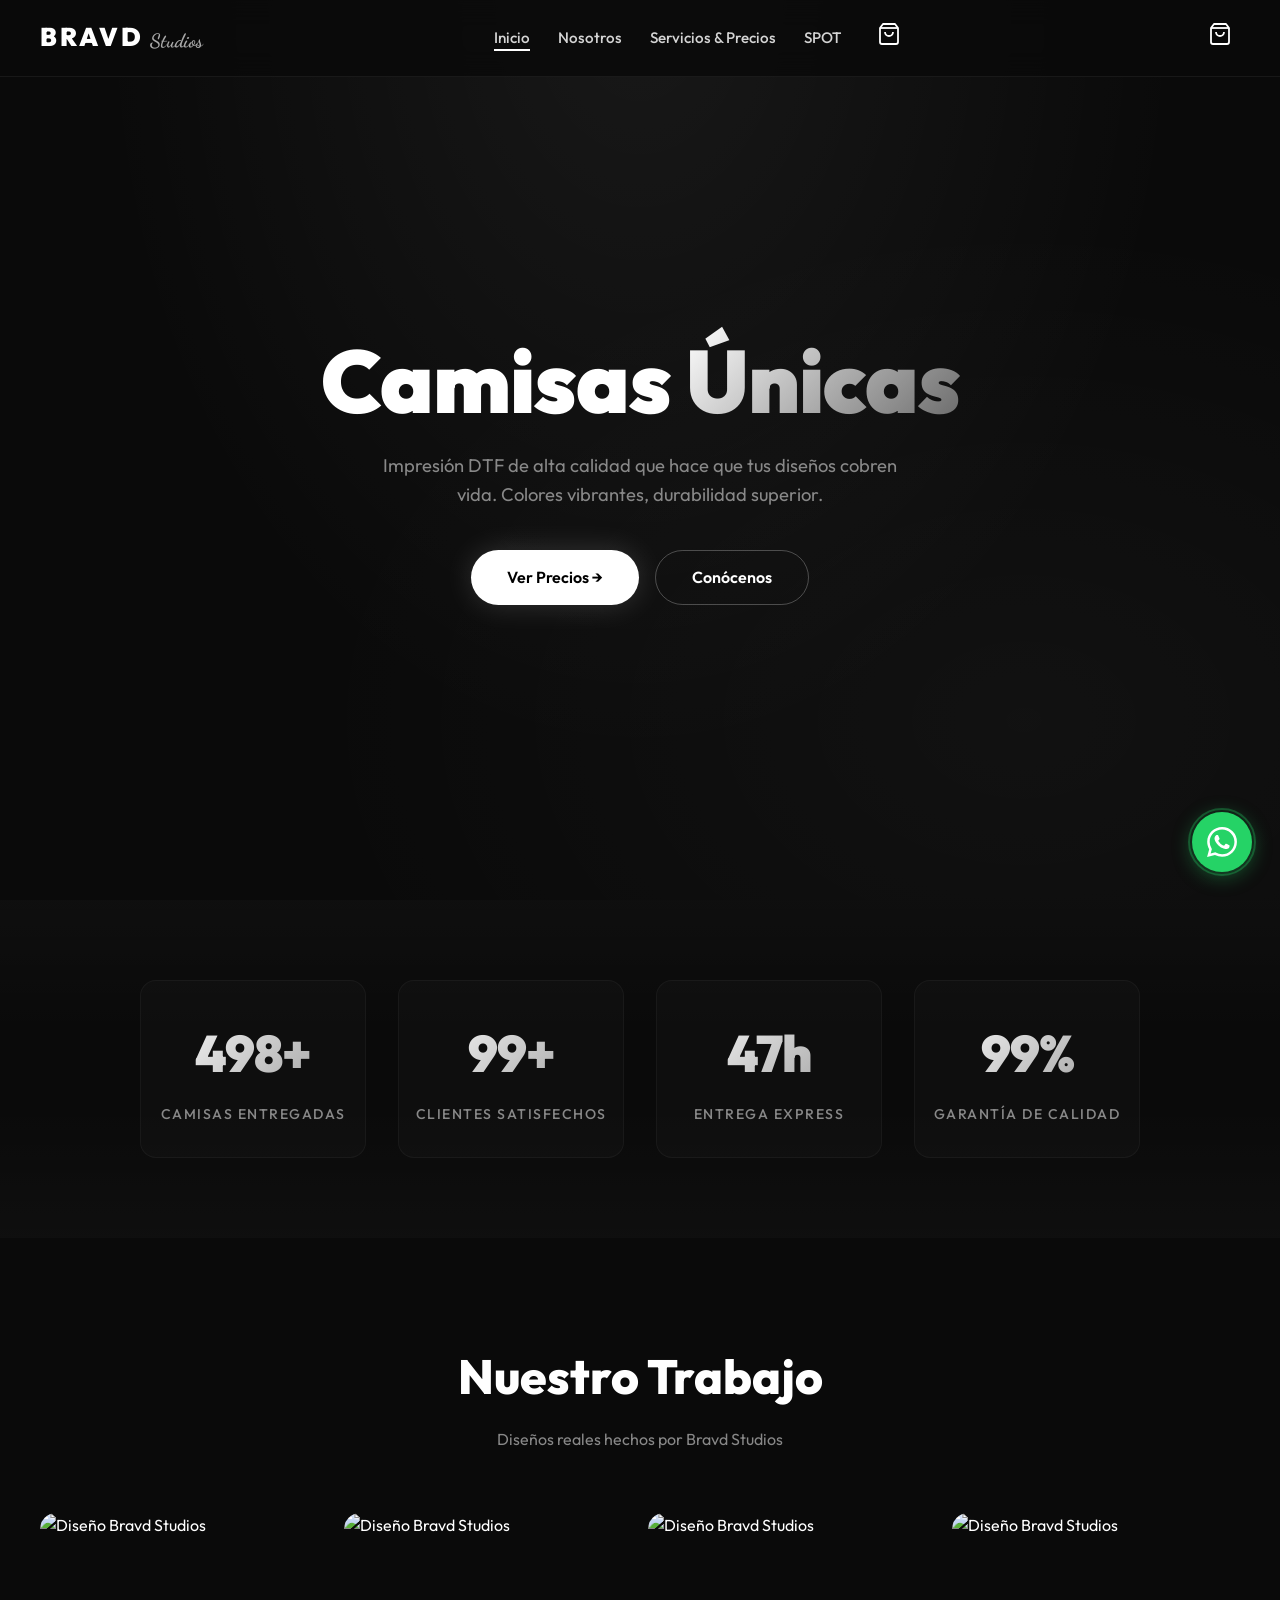
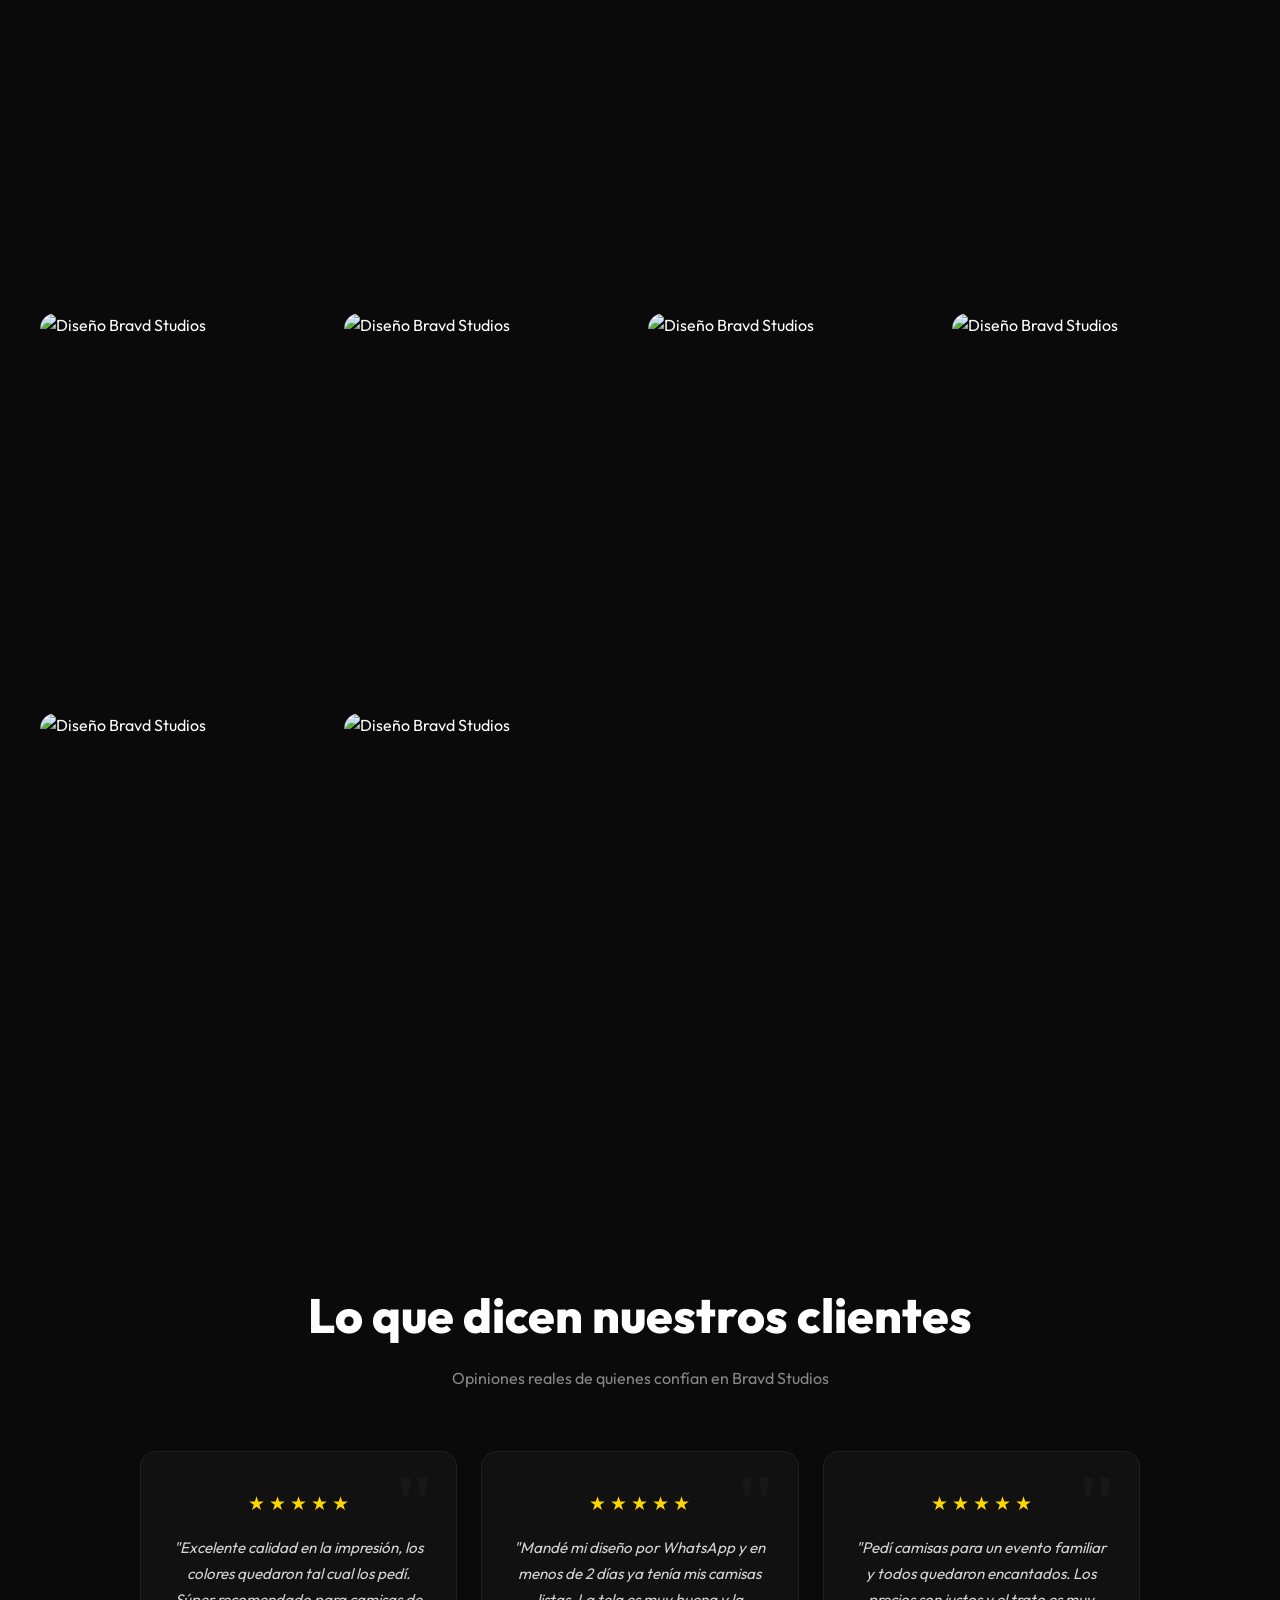
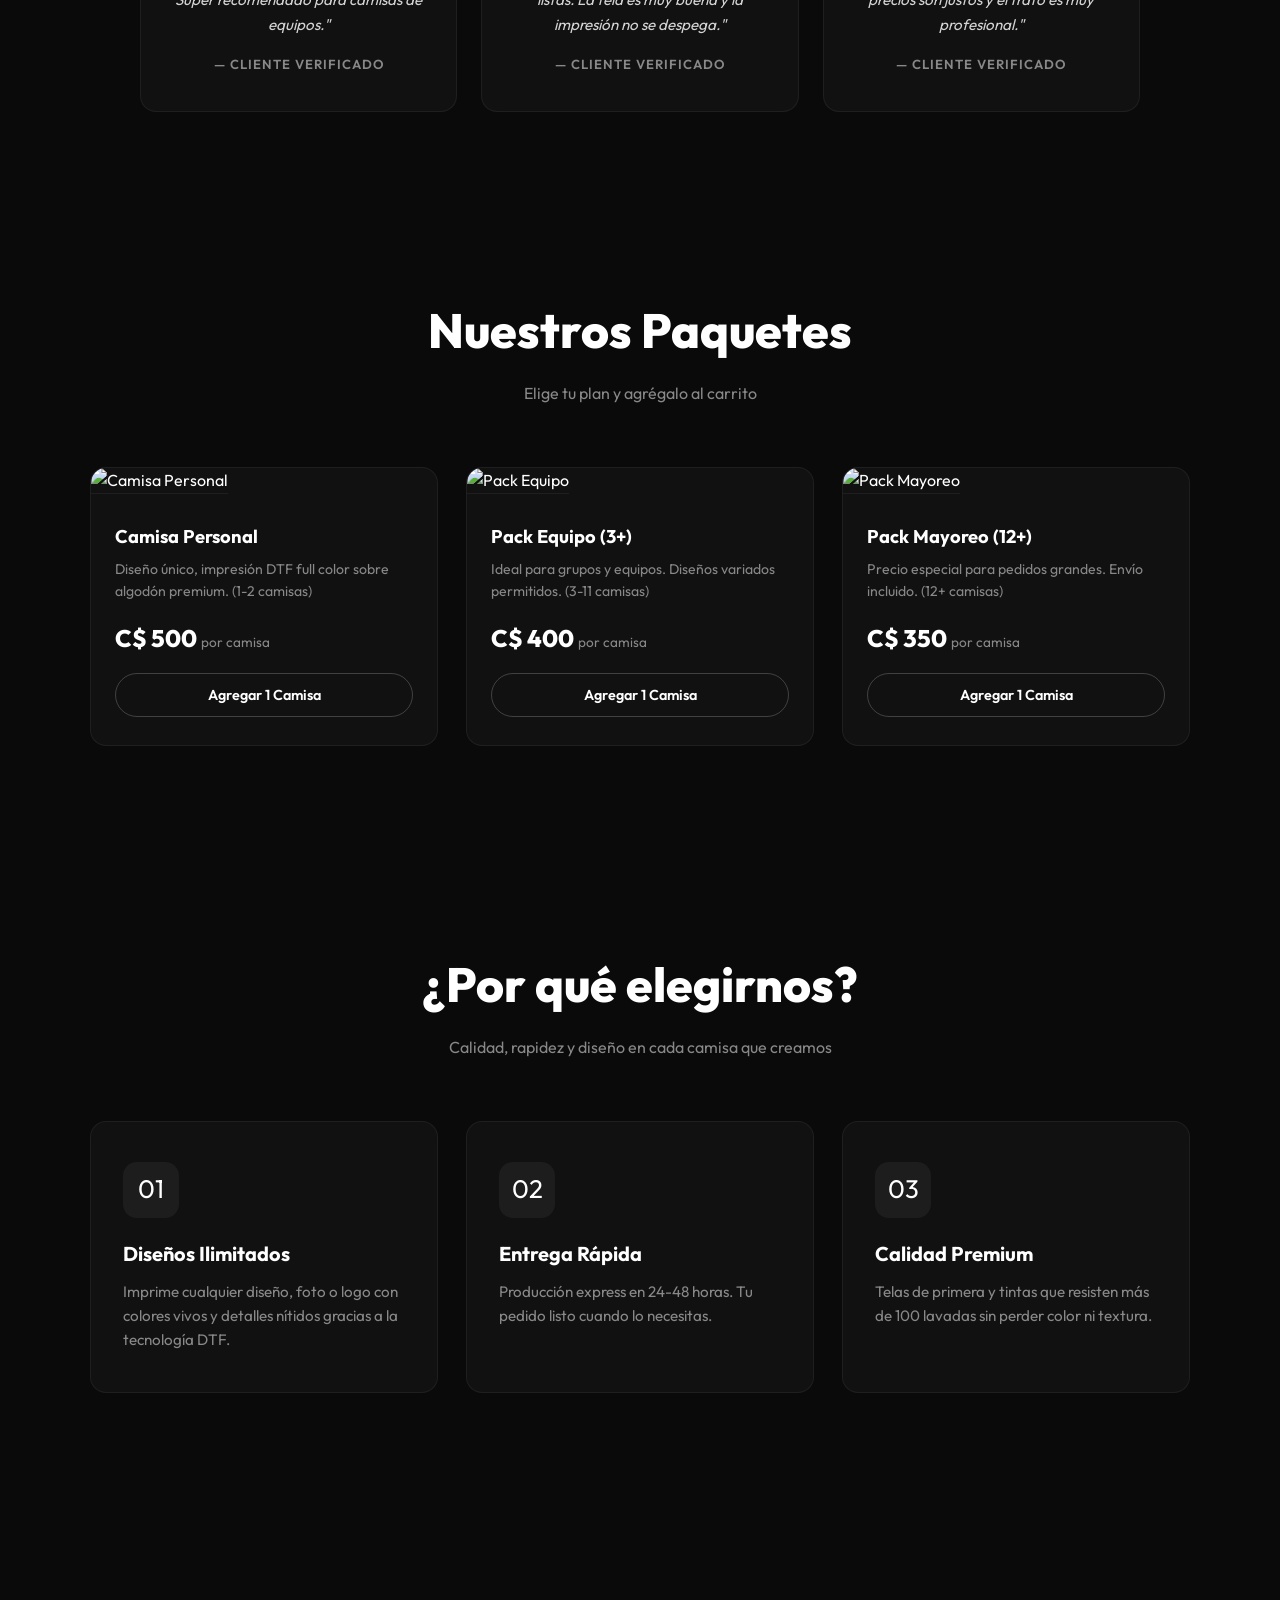
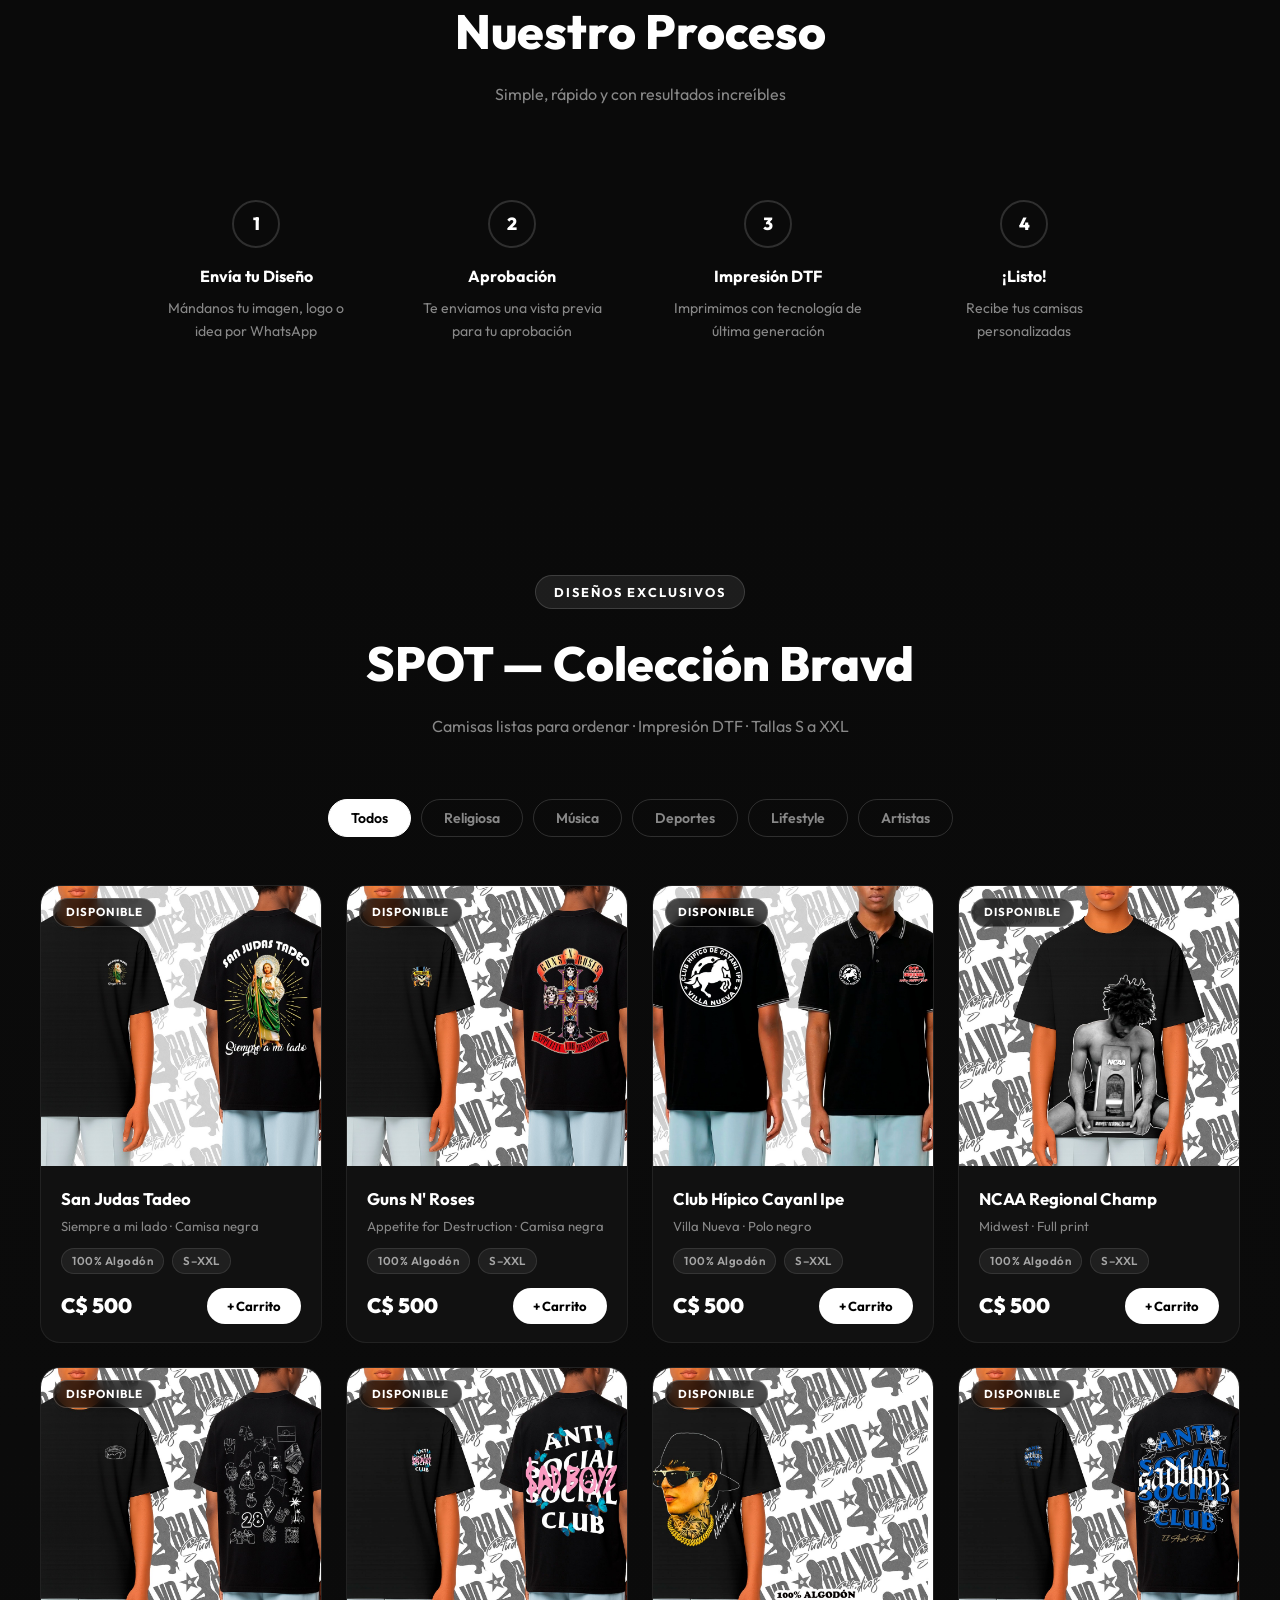
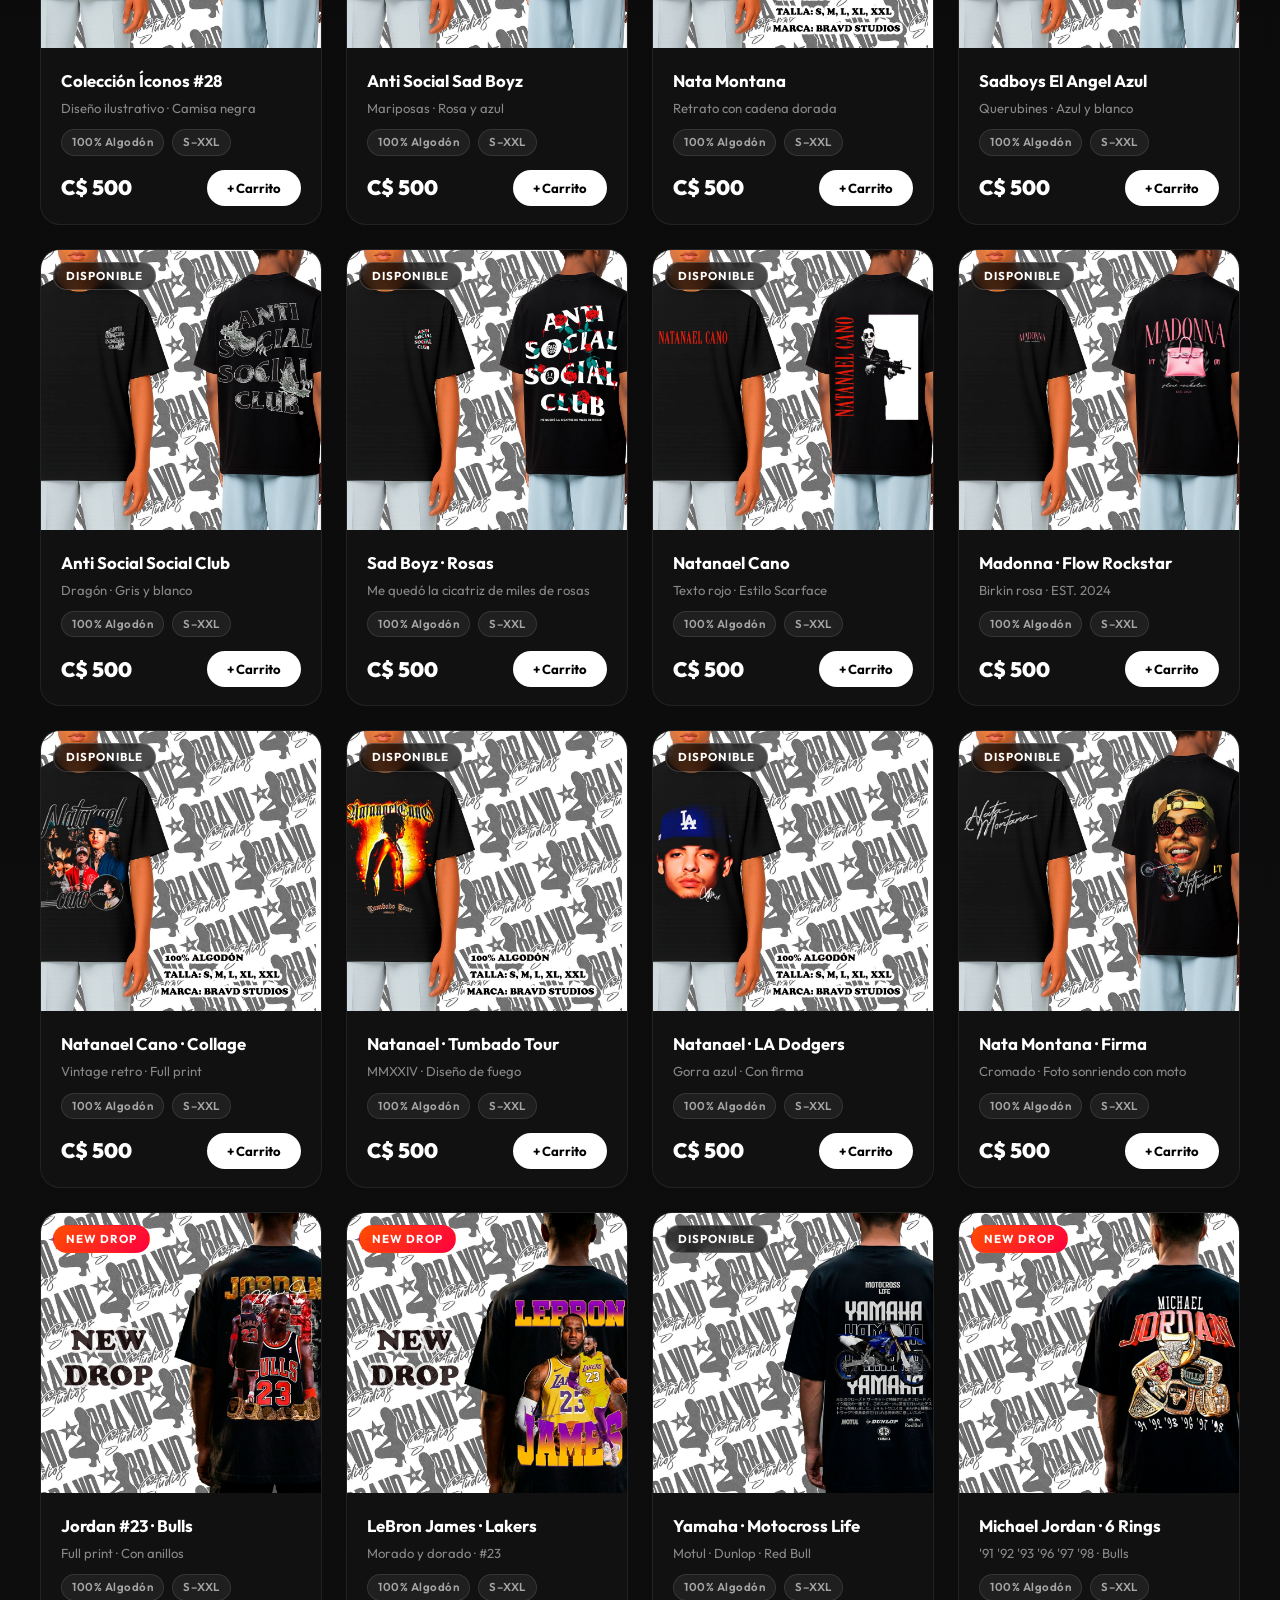
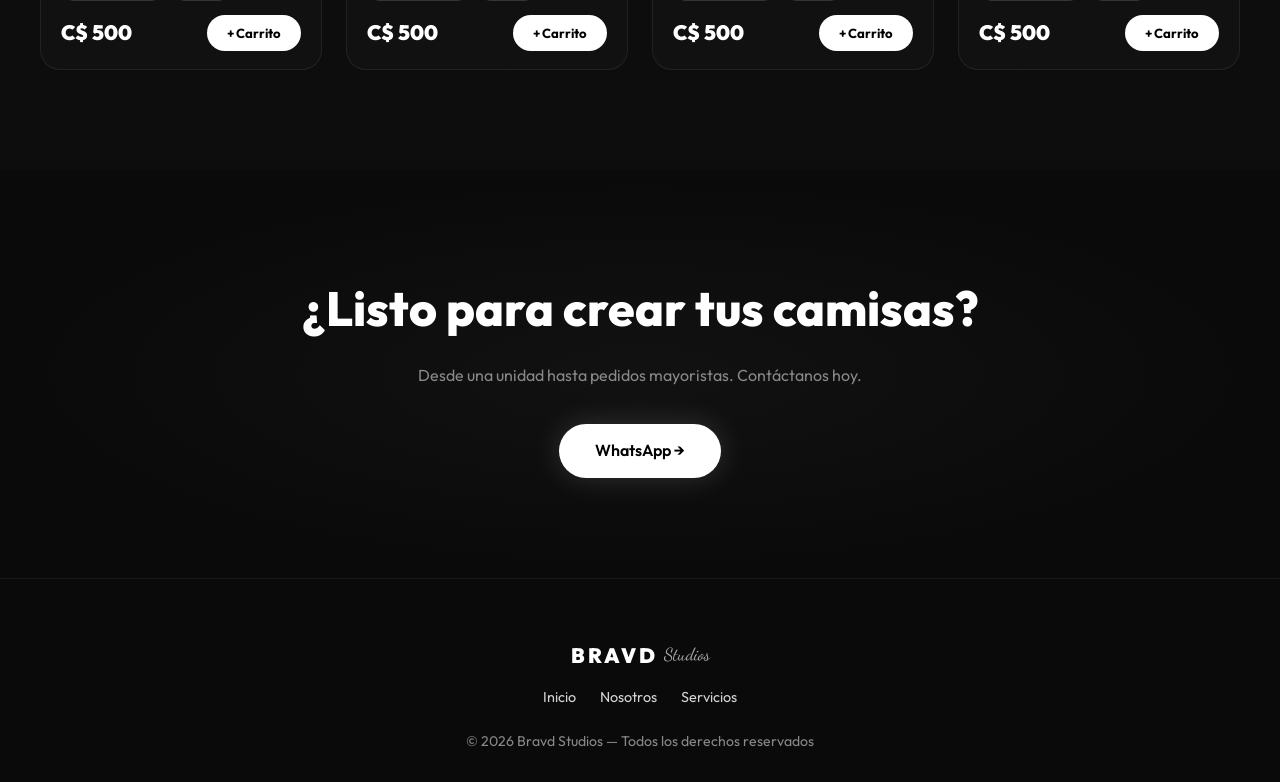
==== index.html @ f109d8e5 "SPOT section update" ====
<!DOCTYPE html>
<html lang="es">

<head>
  <meta charset="UTF-8">
  <meta name="viewport" content="width=device-width, initial-scale=1.0">
  <meta name="description"
    content="Bravd Studios — Camisas personalizadas con impresión DTF de alta calidad. Diseños únicos, colores vibrantes, durabilidad superior.">
  <title>Bravd Studios — Camisas Personalizadas DTF</title>
  <link rel="stylesheet" href="styles.css">
</head>

<body>

  <!-- SCROLL PROGRESS BAR -->
  <div class="scroll-progress" id="scroll-progress"></div>

  <!-- PAGE TRANSITION -->
  <div class="page-transition"></div>

  <!-- BACKGROUND WATERMARK LOGO -->
  <img src="assets/logo1.png" alt="" class="bg-watermark" aria-hidden="true">

  <!-- NAV -->
  <nav class="navbar" id="navbar">
    <a href="index.html" class="logo">
      <span class="logo-brand">BRAVD</span>
      <span class="logo-sub">Studios</span>
    </a>
    <ul class="nav-links" id="nav-links">
      <li><a href="index.html" class="active">Inicio</a></li>
      <li><a href="nosotros.html">Nosotros</a></li>
      <li><a href="servicios.html">Servicios &amp; Precios</a></li>
      <li><a href="#spot">SPOT</a></li>
      <li>
        <div class="cart-icon" id="cart-icon" aria-label="Carrito de compras">
          <svg viewBox="0 0 24 24">
            <path d="M6 2L3 6v14a2 2 0 002 2h14a2 2 0 002-2V6l-3-4z" stroke-linejoin="round" />
            <line x1="3" y1="6" x2="21" y2="6" />
            <path d="M16 10a4 4 0 01-8 0" />
          </svg>
          <span class="cart-badge" id="cart-badge">0</span>
        </div>
      </li>
    </ul>
    <div style="display:flex;align-items:center;gap:16px;">
      <div class="cart-icon" id="cart-icon-mobile" onclick="openCart()">
        <svg viewBox="0 0 24 24">
          <path d="M6 2L3 6v14a2 2 0 002 2h14a2 2 0 002-2V6l-3-4z" stroke-linejoin="round" />
          <line x1="3" y1="6" x2="21" y2="6" />
          <path d="M16 10a4 4 0 01-8 0" />
        </svg>
        <span class="cart-badge">0</span>
      </div>
      <div class="menu-toggle" id="menu-toggle">
        <span></span><span></span><span></span>
      </div>
    </div>
  </nav>

  <!-- HERO -->
  <section class="hero" id="hero">
    <div class="hero-bg"></div>
    <div class="particles"></div>
    <img src="assets/logo1.png" alt="" class="hero-watermark" aria-hidden="true">
    <div class="hero-content fade-in">
      <h1>Camisas <span class="highlight" id="typed-text">Personalizadas</span></h1>
      <p>Impresión DTF de alta calidad que hace que tus diseños cobren vida. Colores vibrantes, durabilidad superior.
      </p>
      <div style="display:flex;gap:16px;justify-content:center;flex-wrap:wrap;">
        <a href="servicios.html" class="btn btn-primary">Ver Precios →</a>
        <a href="nosotros.html" class="btn btn-outline">Conócenos</a>
      </div>
    </div>
  </section>

  <!-- STATS COUNTER -->
  <section class="stats-section" id="stats">
    <div class="stats-grid">
      <div class="stat-item fade-in">
        <div class="stat-number" data-target="500" data-suffix="+">0</div>
        <div class="stat-label">Camisas Entregadas</div>
      </div>
      <div class="stat-item fade-in">
        <div class="stat-number" data-target="100" data-suffix="+">0</div>
        <div class="stat-label">Clientes Satisfechos</div>
      </div>
      <div class="stat-item fade-in">
        <div class="stat-number" data-target="48" data-suffix="h">0</div>
        <div class="stat-label">Entrega Express</div>
      </div>
      <div class="stat-item fade-in">
        <div class="stat-number" data-target="100" data-suffix="%">0</div>
        <div class="stat-label">Garantía de Calidad</div>
      </div>
    </div>
  </section>

  <!-- GALLERY -->
  <section id="gallery">
    <div class="section-title fade-in">
      <h2>Nuestro Trabajo</h2>
      <p>Diseños reales hechos por Bravd Studios</p>
    </div>
    <div class="gallery-grid">
      <div class="gallery-item fade-in"><img src="assets/foto1.jpg" alt="Diseño Bravd Studios" loading="lazy"></div>
      <div class="gallery-item fade-in"><img src="assets/foto2.jpg" alt="Diseño Bravd Studios" loading="lazy"></div>
      <div class="gallery-item fade-in"><img src="assets/foto3.jpg" alt="Diseño Bravd Studios" loading="lazy"></div>
      <div class="gallery-item fade-in"><img src="assets/foto4.jpg" alt="Diseño Bravd Studios" loading="lazy"></div>
      <div class="gallery-item fade-in"><img src="assets/foto5.jpg" alt="Diseño Bravd Studios" loading="lazy"></div>
      <div class="gallery-item fade-in"><img src="assets/foto6.jpg" alt="Diseño Bravd Studios" loading="lazy"></div>
      <div class="gallery-item fade-in"><img src="assets/foto7.jpg" alt="Diseño Bravd Studios" loading="lazy"></div>
      <div class="gallery-item fade-in"><img src="assets/foto8.jpg" alt="Diseño Bravd Studios" loading="lazy"></div>
      <div class="gallery-item fade-in"><img src="assets/foto9.jpg" alt="Diseño Bravd Studios" loading="lazy"></div>
      <div class="gallery-item fade-in"><img src="assets/foto10.jpg" alt="Diseño Bravd Studios" loading="lazy"></div>
    </div>
  </section>

  <!-- STAR RATINGS -->
  <section class="ratings-section" id="ratings">
    <div class="section-title fade-in">
      <h2>Lo que dicen nuestros clientes</h2>
      <p>Opiniones reales de quienes confían en Bravd Studios</p>
    </div>
    <div class="ratings-grid">
      <div class="rating-card fade-in">
        <div class="rating-stars">
          <span class="star">★</span><span class="star">★</span><span class="star">★</span><span
            class="star">★</span><span class="star">★</span>
        </div>
        <p class="rating-text">"Excelente calidad en la impresión, los colores quedaron tal cual los pedí. Súper
          recomendado para camisas de equipos."</p>
        <div class="rating-author">— Cliente verificado</div>
      </div>
      <div class="rating-card fade-in">
        <div class="rating-stars">
          <span class="star">★</span><span class="star">★</span><span class="star">★</span><span
            class="star">★</span><span class="star">★</span>
        </div>
        <p class="rating-text">"Mandé mi diseño por WhatsApp y en menos de 2 días ya tenía mis camisas listas. La tela
          es muy buena y la impresión no se despega."</p>
        <div class="rating-author">— Cliente verificado</div>
      </div>
      <div class="rating-card fade-in">
        <div class="rating-stars">
          <span class="star">★</span><span class="star">★</span><span class="star">★</span><span
            class="star">★</span><span class="star">★</span>
        </div>
        <p class="rating-text">"Pedí camisas para un evento familiar y todos quedaron encantados. Los precios son justos
          y el trato es muy profesional."</p>
        <div class="rating-author">— Cliente verificado</div>
      </div>
    </div>
  </section>

  <!-- PRODUCTS -->
  <section id="products">
    <div class="section-title fade-in">
      <h2>Nuestros Paquetes</h2>
      <p>Elige tu plan y agrégalo al carrito</p>
    </div>
    <div class="products-grid">
      <div class="product-card fade-in">
        <div class="product-img-wrap">
          <img src="assets/product-individual.png" alt="Camisa Personal" class="product-img">
        </div>
        <div class="product-info">
          <h3>Camisa Personal</h3>
          <p class="product-desc">Diseño único, impresión DTF full color sobre algodón premium. (1-2 camisas)</p>
          <div class="product-price">C$ 500 <span>por camisa</span></div>
          <button class="btn btn-cart" data-add-cart data-id="individual" data-name="Camisa Personal (C$500 c/u)"
            data-price="500">Agregar 1 Camisa</button>
        </div>
      </div>
      <div class="product-card fade-in">
        <div class="product-img-wrap">
          <img src="assets/product-pack.png" alt="Pack Equipo" class="product-img">
        </div>
        <div class="product-info">
          <h3>Pack Equipo (3+)</h3>
          <p class="product-desc">Ideal para grupos y equipos. Diseños variados permitidos. (3-11 camisas)</p>
          <div class="product-price">C$ 400 <span>por camisa</span></div>
          <button class="btn btn-cart" data-add-cart data-id="pack-equipo" data-name="Camisa Pack Equipo (C$400 c/u)"
            data-price="400">Agregar 1 Camisa</button>
        </div>
      </div>
      <div class="product-card fade-in">
        <div class="product-img-wrap">
          <img src="assets/product-corporate.png" alt="Pack Mayoreo" class="product-img">
        </div>
        <div class="product-info">
          <h3>Pack Mayoreo (12+)</h3>
          <p class="product-desc">Precio especial para pedidos grandes. Envío incluido. (12+ camisas)</p>
          <div class="product-price">C$ 350 <span>por camisa</span></div>
          <button class="btn btn-cart" data-add-cart data-id="pack-mayoreo" data-name="Camisa Pack Mayoreo (C$350 c/u)"
            data-price="350">Agregar 1 Camisa</button>
        </div>
      </div>
    </div>
  </section>

  <!-- FEATURES -->
  <section id="features">
    <div class="section-title fade-in">
      <h2>¿Por qué elegirnos?</h2>
      <p>Calidad, rapidez y diseño en cada camisa que creamos</p>
    </div>
    <div class="cards-grid">
      <div class="card fade-in">
        <div class="card-icon">01</div>
        <h3>Diseños Ilimitados</h3>
        <p>Imprime cualquier diseño, foto o logo con colores vivos y detalles nítidos gracias a la tecnología DTF.</p>
      </div>
      <div class="card fade-in">
        <div class="card-icon">02</div>
        <h3>Entrega Rápida</h3>
        <p>Producción express en 24-48 horas. Tu pedido listo cuando lo necesitas.</p>
      </div>
      <div class="card fade-in">
        <div class="card-icon">03</div>
        <h3>Calidad Premium</h3>
        <p>Telas de primera y tintas que resisten más de 100 lavadas sin perder color ni textura.</p>
      </div>
    </div>
  </section>

  <!-- PROCESS -->
  <section id="process">
    <div class="section-title fade-in">
      <h2>Nuestro Proceso</h2>
      <p>Simple, rápido y con resultados increíbles</p>
    </div>
    <div class="process-steps fade-in">
      <div class="step">
        <div class="step-num">1</div>
        <h3>Envía tu Diseño</h3>
        <p>Mándanos tu imagen, logo o idea por WhatsApp</p>
      </div>
      <div class="step">
        <div class="step-num">2</div>
        <h3>Aprobación</h3>
        <p>Te enviamos una vista previa para tu aprobación</p>
      </div>
      <div class="step">
        <div class="step-num">3</div>
        <h3>Impresión DTF</h3>
        <p>Imprimimos con tecnología de última generación</p>
      </div>
      <div class="step">
        <div class="step-num">4</div>
        <h3>¡Listo!</h3>
        <p>Recibe tus camisas personalizadas</p>
      </div>
    </div>
  </section>

  <!-- SPOT -->
  <section id="spot">
    <div class="section-title fade-in">
      <div class="spot-badge">Diseños Exclusivos</div>
      <h2>SPOT — Colección Bravd</h2>
      <p>Camisas listas para ordenar · Impresión DTF · Tallas S a XXL</p>
    </div>
    <!-- Filtros -->
    <div class="spot-filters fade-in">
      <button class="spot-filter-btn active" data-filter="all">Todos</button>
      <button class="spot-filter-btn" data-filter="religiosa">Religiosa</button>
      <button class="spot-filter-btn" data-filter="musica">Música</button>
      <button class="spot-filter-btn" data-filter="deportes">Deportes</button>
      <button class="spot-filter-btn" data-filter="lifestyle">Lifestyle</button>
      <button class="spot-filter-btn" data-filter="artistas">Artistas</button>
    </div>
    <!-- Grid -->
    <div class="spot-grid" id="spot-grid">

      <!-- 1 San Judas -->
      <div class="spot-card fade-in" data-category="religiosa">
        <div class="spot-card-img-wrap">
          <img src="assets/spot-san-judas.jpg" alt="San Judas Tadeo" loading="lazy">
          <div class="spot-card-overlay">
            <button class="spot-quick-btn" data-spot-id="san-judas">Ver diseño</button>
          </div>
          <div class="spot-badge-new">Disponible</div>
        </div>
        <div class="spot-card-info">
          <h3 class="spot-card-name">San Judas Tadeo</h3>
          <p class="spot-card-sub">Siempre a mi lado · Camisa negra</p>
          <div class="spot-card-meta"><span>100% Algodón</span><span>S–XXL</span></div>
          <div class="spot-card-price-row">
            <span class="spot-price">C$ 500</span>
            <button class="btn spot-add-btn" data-add-cart data-id="spot-san-judas" data-name="Camisa San Judas Tadeo" data-price="500">+ Carrito</button>
          </div>
        </div>
      </div>

      <!-- 2 Guns N Roses -->
      <div class="spot-card fade-in" data-category="musica">
        <div class="spot-card-img-wrap">
          <img src="assets/spot-guns-roses.jpg" alt="Guns N Roses" loading="lazy">
          <div class="spot-card-overlay">
            <button class="spot-quick-btn" data-spot-id="guns-roses">Ver diseño</button>
          </div>
          <div class="spot-badge-new">Disponible</div>
        </div>
        <div class="spot-card-info">
          <h3 class="spot-card-name">Guns N' Roses</h3>
          <p class="spot-card-sub">Appetite for Destruction · Camisa negra</p>
          <div class="spot-card-meta"><span>100% Algodón</span><span>S–XXL</span></div>
          <div class="spot-card-price-row">
            <span class="spot-price">C$ 500</span>
            <button class="btn spot-add-btn" data-add-cart data-id="spot-guns-roses" data-name="Camisa Guns N' Roses" data-price="500">+ Carrito</button>
          </div>
        </div>
      </div>

      <!-- 3 Club Hipico -->
      <div class="spot-card fade-in" data-category="lifestyle">
        <div class="spot-card-img-wrap">
          <img src="assets/spot-club-hipico.jpg" alt="Club Hipico" loading="lazy">
          <div class="spot-card-overlay">
            <button class="spot-quick-btn" data-spot-id="club-hipico">Ver diseño</button>
          </div>
          <div class="spot-badge-new">Disponible</div>
        </div>
        <div class="spot-card-info">
          <h3 class="spot-card-name">Club Hípico Cayanl Ipe</h3>
          <p class="spot-card-sub">Villa Nueva · Polo negro</p>
          <div class="spot-card-meta"><span>100% Algodón</span><span>S–XXL</span></div>
          <div class="spot-card-price-row">
            <span class="spot-price">C$ 500</span>
            <button class="btn spot-add-btn" data-add-cart data-id="spot-club-hipico" data-name="Polo Club Hípico" data-price="500">+ Carrito</button>
          </div>
        </div>
      </div>

      <!-- 4 NCAA -->
      <div class="spot-card fade-in" data-category="deportes">
        <div class="spot-card-img-wrap">
          <img src="assets/spot-ncaa.jpg" alt="NCAA Midwest Regional" loading="lazy">
          <div class="spot-card-overlay">
            <button class="spot-quick-btn" data-spot-id="ncaa">Ver diseño</button>
          </div>
          <div class="spot-badge-new">Disponible</div>
        </div>
        <div class="spot-card-info">
          <h3 class="spot-card-name">NCAA Regional Champ</h3>
          <p class="spot-card-sub">Midwest · Full print</p>
          <div class="spot-card-meta"><span>100% Algodón</span><span>S–XXL</span></div>
          <div class="spot-card-price-row">
            <span class="spot-price">C$ 500</span>
            <button class="btn spot-add-btn" data-add-cart data-id="spot-ncaa" data-name="Camisa NCAA Regional" data-price="500">+ Carrito</button>
          </div>
        </div>
      </div>

      <!-- 5 Iconos 28 -->
      <div class="spot-card fade-in" data-category="lifestyle">
        <div class="spot-card-img-wrap">
          <img src="assets/spot-iconos-28.jpg" alt="Colección Iconos 28" loading="lazy">
          <div class="spot-card-overlay">
            <button class="spot-quick-btn" data-spot-id="iconos-28">Ver diseño</button>
          </div>
          <div class="spot-badge-new">Disponible</div>
        </div>
        <div class="spot-card-info">
          <h3 class="spot-card-name">Colección Íconos #28</h3>
          <p class="spot-card-sub">Diseño ilustrativo · Camisa negra</p>
          <div class="spot-card-meta"><span>100% Algodón</span><span>S–XXL</span></div>
          <div class="spot-card-price-row">
            <span class="spot-price">C$ 500</span>
            <button class="btn spot-add-btn" data-add-cart data-id="spot-iconos-28" data-name="Camisa Íconos #28" data-price="500">+ Carrito</button>
          </div>
        </div>
      </div>

      <!-- 6 Anti Social SadBoyz Mariposas -->
      <div class="spot-card fade-in" data-category="lifestyle">
        <div class="spot-card-img-wrap">
          <img src="assets/spot-antisocial-sadboyz.jpg" alt="Anti Social SadBoyz" loading="lazy">
          <div class="spot-card-overlay">
            <button class="spot-quick-btn" data-spot-id="antisocial-sadboyz">Ver diseño</button>
          </div>
          <div class="spot-badge-new">Disponible</div>
        </div>
        <div class="spot-card-info">
          <h3 class="spot-card-name">Anti Social Sad Boyz</h3>
          <p class="spot-card-sub">Mariposas · Rosa y azul</p>
          <div class="spot-card-meta"><span>100% Algodón</span><span>S–XXL</span></div>
          <div class="spot-card-price-row">
            <span class="spot-price">C$ 500</span>
            <button class="btn spot-add-btn" data-add-cart data-id="spot-antisocial-sadboyz" data-name="Camisa Anti Social SadBoyz Mariposas" data-price="500">+ Carrito</button>
          </div>
        </div>
      </div>

      <!-- 7 Nata Montana Cadena -->
      <div class="spot-card fade-in" data-category="artistas">
        <div class="spot-card-img-wrap">
          <img src="assets/spot-nata-montana-cadena.jpg" alt="Nata Montana" loading="lazy">
          <div class="spot-card-overlay">
            <button class="spot-quick-btn" data-spot-id="nata-cadena">Ver diseño</button>
          </div>
          <div class="spot-badge-new">Disponible</div>
        </div>
        <div class="spot-card-info">
          <h3 class="spot-card-name">Nata Montana</h3>
          <p class="spot-card-sub">Retrato con cadena dorada</p>
          <div class="spot-card-meta"><span>100% Algodón</span><span>S–XXL</span></div>
          <div class="spot-card-price-row">
            <span class="spot-price">C$ 500</span>
            <button class="btn spot-add-btn" data-add-cart data-id="spot-nata-cadena" data-name="Camisa Nata Montana Cadena" data-price="500">+ Carrito</button>
          </div>
        </div>
      </div>

      <!-- 8 Angel Azul -->
      <div class="spot-card fade-in" data-category="lifestyle">
        <div class="spot-card-img-wrap">
          <img src="assets/spot-antisocial-angel-azul.jpg" alt="El Angel Azul" loading="lazy">
          <div class="spot-card-overlay">
            <button class="spot-quick-btn" data-spot-id="angel-azul">Ver diseño</button>
          </div>
          <div class="spot-badge-new">Disponible</div>
        </div>
        <div class="spot-card-info">
          <h3 class="spot-card-name">Sadboys El Angel Azul</h3>
          <p class="spot-card-sub">Querubines · Azul y blanco</p>
          <div class="spot-card-meta"><span>100% Algodón</span><span>S–XXL</span></div>
          <div class="spot-card-price-row">
            <span class="spot-price">C$ 500</span>
            <button class="btn spot-add-btn" data-add-cart data-id="spot-angel-azul" data-name="Camisa Sadboys El Angel Azul" data-price="500">+ Carrito</button>
          </div>
        </div>
      </div>

      <!-- 9 Dragon -->
      <div class="spot-card fade-in" data-category="lifestyle">
        <div class="spot-card-img-wrap">
          <img src="assets/spot-antisocial-dragon.jpg" alt="Anti Social Dragon" loading="lazy">
          <div class="spot-card-overlay">
            <button class="spot-quick-btn" data-spot-id="antisocial-dragon">Ver diseño</button>
          </div>
          <div class="spot-badge-new">Disponible</div>
        </div>
        <div class="spot-card-info">
          <h3 class="spot-card-name">Anti Social Social Club</h3>
          <p class="spot-card-sub">Dragón · Gris y blanco</p>
          <div class="spot-card-meta"><span>100% Algodón</span><span>S–XXL</span></div>
          <div class="spot-card-price-row">
            <span class="spot-price">C$ 500</span>
            <button class="btn spot-add-btn" data-add-cart data-id="spot-antisocial-dragon" data-name="Camisa Anti Social Social Club Dragón" data-price="500">+ Carrito</button>
          </div>
        </div>
      </div>

      <!-- 10 Rosas -->
      <div class="spot-card fade-in" data-category="lifestyle">
        <div class="spot-card-img-wrap">
          <img src="assets/spot-antisocial-rosas.jpg" alt="Anti Social Rosas" loading="lazy">
          <div class="spot-card-overlay">
            <button class="spot-quick-btn" data-spot-id="antisocial-rosas">Ver diseño</button>
          </div>
          <div class="spot-badge-new">Disponible</div>
        </div>
        <div class="spot-card-info">
          <h3 class="spot-card-name">Sad Boyz · Rosas</h3>
          <p class="spot-card-sub">Me quedó la cicatriz de miles de rosas</p>
          <div class="spot-card-meta"><span>100% Algodón</span><span>S–XXL</span></div>
          <div class="spot-card-price-row">
            <span class="spot-price">C$ 500</span>
            <button class="btn spot-add-btn" data-add-cart data-id="spot-antisocial-rosas" data-name="Camisa Sad Boyz Rosas" data-price="500">+ Carrito</button>
          </div>
        </div>
      </div>

      <!-- 11 Natanael Cano Rojo -->
      <div class="spot-card fade-in" data-category="artistas">
        <div class="spot-card-img-wrap">
          <img src="assets/spot-natanael-cano-rojo.jpg" alt="Natanael Cano" loading="lazy">
          <div class="spot-card-overlay">
            <button class="spot-quick-btn" data-spot-id="natanael-rojo">Ver diseño</button>
          </div>
          <div class="spot-badge-new">Disponible</div>
        </div>
        <div class="spot-card-info">
          <h3 class="spot-card-name">Natanael Cano</h3>
          <p class="spot-card-sub">Texto rojo · Estilo Scarface</p>
          <div class="spot-card-meta"><span>100% Algodón</span><span>S–XXL</span></div>
          <div class="spot-card-price-row">
            <span class="spot-price">C$ 500</span>
            <button class="btn spot-add-btn" data-add-cart data-id="spot-natanael-rojo" data-name="Camisa Natanael Cano Rojo" data-price="500">+ Carrito</button>
          </div>
        </div>
      </div>

      <!-- 12 Madonna -->
      <div class="spot-card fade-in" data-category="musica">
        <div class="spot-card-img-wrap">
          <img src="assets/spot-madonna-birkin.jpg" alt="Madonna Flow Rockstar" loading="lazy">
          <div class="spot-card-overlay">
            <button class="spot-quick-btn" data-spot-id="madonna">Ver diseño</button>
          </div>
          <div class="spot-badge-new">Disponible</div>
        </div>
        <div class="spot-card-info">
          <h3 class="spot-card-name">Madonna · Flow Rockstar</h3>
          <p class="spot-card-sub">Birkin rosa · EST. 2024</p>
          <div class="spot-card-meta"><span>100% Algodón</span><span>S–XXL</span></div>
          <div class="spot-card-price-row">
            <span class="spot-price">C$ 500</span>
            <button class="btn spot-add-btn" data-add-cart data-id="spot-madonna" data-name="Camisa Madonna Flow Rockstar" data-price="500">+ Carrito</button>
          </div>
        </div>
      </div>

      <!-- 13 Natanael Collage -->
      <div class="spot-card fade-in" data-category="artistas">
        <div class="spot-card-img-wrap">
          <img src="assets/spot-natanael-cano-collage.jpg" alt="Natanael Cano Collage" loading="lazy">
          <div class="spot-card-overlay">
            <button class="spot-quick-btn" data-spot-id="natanael-collage">Ver diseño</button>
          </div>
          <div class="spot-badge-new">Disponible</div>
        </div>
        <div class="spot-card-info">
          <h3 class="spot-card-name">Natanael Cano · Collage</h3>
          <p class="spot-card-sub">Vintage retro · Full print</p>
          <div class="spot-card-meta"><span>100% Algodón</span><span>S–XXL</span></div>
          <div class="spot-card-price-row">
            <span class="spot-price">C$ 500</span>
            <button class="btn spot-add-btn" data-add-cart data-id="spot-natanael-collage" data-name="Camisa Natanael Cano Collage" data-price="500">+ Carrito</button>
          </div>
        </div>
      </div>

      <!-- 14 Tumbado Tour -->
      <div class="spot-card fade-in" data-category="artistas">
        <div class="spot-card-img-wrap">
          <img src="assets/spot-natanael-tumbado-tour.jpg" alt="Tumbado Tour" loading="lazy">
          <div class="spot-card-overlay">
            <button class="spot-quick-btn" data-spot-id="tumbado-tour">Ver diseño</button>
          </div>
          <div class="spot-badge-new">Disponible</div>
        </div>
        <div class="spot-card-info">
          <h3 class="spot-card-name">Natanael · Tumbado Tour</h3>
          <p class="spot-card-sub">MMXXIV · Diseño de fuego</p>
          <div class="spot-card-meta"><span>100% Algodón</span><span>S–XXL</span></div>
          <div class="spot-card-price-row">
            <span class="spot-price">C$ 500</span>
            <button class="btn spot-add-btn" data-add-cart data-id="spot-tumbado-tour" data-name="Camisa Natanael Tumbado Tour" data-price="500">+ Carrito</button>
          </div>
        </div>
      </div>

      <!-- 15 LA Dodgers -->
      <div class="spot-card fade-in" data-category="artistas">
        <div class="spot-card-img-wrap">
          <img src="assets/spot-natanael-la-dodgers.jpg" alt="Natanael LA Dodgers" loading="lazy">
          <div class="spot-card-overlay">
            <button class="spot-quick-btn" data-spot-id="la-dodgers">Ver diseño</button>
          </div>
          <div class="spot-badge-new">Disponible</div>
        </div>
        <div class="spot-card-info">
          <h3 class="spot-card-name">Natanael · LA Dodgers</h3>
          <p class="spot-card-sub">Gorra azul · Con firma</p>
          <div class="spot-card-meta"><span>100% Algodón</span><span>S–XXL</span></div>
          <div class="spot-card-price-row">
            <span class="spot-price">C$ 500</span>
            <button class="btn spot-add-btn" data-add-cart data-id="spot-la-dodgers" data-name="Camisa Natanael LA Dodgers" data-price="500">+ Carrito</button>
          </div>
        </div>
      </div>

      <!-- 16 Nata Montana Firma -->
      <div class="spot-card fade-in" data-category="artistas">
        <div class="spot-card-img-wrap">
          <img src="assets/spot-nata-montana-firma.jpg" alt="Nata Montana Firma" loading="lazy">
          <div class="spot-card-overlay">
            <button class="spot-quick-btn" data-spot-id="nata-firma">Ver diseño</button>
          </div>
          <div class="spot-badge-new">Disponible</div>
        </div>
        <div class="spot-card-info">
          <h3 class="spot-card-name">Nata Montana · Firma</h3>
          <p class="spot-card-sub">Cromado · Foto sonriendo con moto</p>
          <div class="spot-card-meta"><span>100% Algodón</span><span>S–XXL</span></div>
          <div class="spot-card-price-row">
            <span class="spot-price">C$ 500</span>
            <button class="btn spot-add-btn" data-add-cart data-id="spot-nata-firma" data-name="Camisa Nata Montana Firma" data-price="500">+ Carrito</button>
          </div>
        </div>
      </div>

      <!-- 17 Jordan 23 -->
      <div class="spot-card fade-in" data-category="deportes">
        <div class="spot-card-img-wrap">
          <img src="assets/spot-jordan-23.jpg" alt="Michael Jordan 23" loading="lazy">
          <div class="spot-card-overlay">
            <button class="spot-quick-btn" data-spot-id="jordan-23">Ver diseño</button>
          </div>
          <div class="spot-badge-new spot-badge-drop">New Drop</div>
        </div>
        <div class="spot-card-info">
          <h3 class="spot-card-name">Jordan #23 · Bulls</h3>
          <p class="spot-card-sub">Full print · Con anillos</p>
          <div class="spot-card-meta"><span>100% Algodón</span><span>S–XXL</span></div>
          <div class="spot-card-price-row">
            <span class="spot-price">C$ 500</span>
            <button class="btn spot-add-btn" data-add-cart data-id="spot-jordan-23" data-name="Camisa Jordan #23 Bulls" data-price="500">+ Carrito</button>
          </div>
        </div>
      </div>

      <!-- 18 LeBron Lakers -->
      <div class="spot-card fade-in" data-category="deportes">
        <div class="spot-card-img-wrap">
          <img src="assets/spot-lebron-lakers.jpg" alt="LeBron James Lakers" loading="lazy">
          <div class="spot-card-overlay">
            <button class="spot-quick-btn" data-spot-id="lebron">Ver diseño</button>
          </div>
          <div class="spot-badge-new spot-badge-drop">New Drop</div>
        </div>
        <div class="spot-card-info">
          <h3 class="spot-card-name">LeBron James · Lakers</h3>
          <p class="spot-card-sub">Morado y dorado · #23</p>
          <div class="spot-card-meta"><span>100% Algodón</span><span>S–XXL</span></div>
          <div class="spot-card-price-row">
            <span class="spot-price">C$ 500</span>
            <button class="btn spot-add-btn" data-add-cart data-id="spot-lebron" data-name="Camisa LeBron James Lakers" data-price="500">+ Carrito</button>
          </div>
        </div>
      </div>

      <!-- 19 Yamaha -->
      <div class="spot-card fade-in" data-category="lifestyle">
        <div class="spot-card-img-wrap">
          <img src="assets/spot-yamaha-motocross.jpg" alt="Yamaha Motocross Life" loading="lazy">
          <div class="spot-card-overlay">
            <button class="spot-quick-btn" data-spot-id="yamaha">Ver diseño</button>
          </div>
          <div class="spot-badge-new">Disponible</div>
        </div>
        <div class="spot-card-info">
          <h3 class="spot-card-name">Yamaha · Motocross Life</h3>
          <p class="spot-card-sub">Motul · Dunlop · Red Bull</p>
          <div class="spot-card-meta"><span>100% Algodón</span><span>S–XXL</span></div>
          <div class="spot-card-price-row">
            <span class="spot-price">C$ 500</span>
            <button class="btn spot-add-btn" data-add-cart data-id="spot-yamaha" data-name="Camisa Yamaha Motocross Life" data-price="500">+ Carrito</button>
          </div>
        </div>
      </div>

      <!-- 20 Jordan 6 Rings -->
      <div class="spot-card fade-in" data-category="deportes">
        <div class="spot-card-img-wrap">
          <img src="assets/spot-jordan-6rings.jpg" alt="Michael Jordan 6 Rings" loading="lazy">
          <div class="spot-card-overlay">
            <button class="spot-quick-btn" data-spot-id="jordan-6rings">Ver diseño</button>
          </div>
          <div class="spot-badge-new spot-badge-drop">New Drop</div>
        </div>
        <div class="spot-card-info">
          <h3 class="spot-card-name">Michael Jordan · 6 Rings</h3>
          <p class="spot-card-sub">'91 '92 '93 '96 '97 '98 · Bulls</p>
          <div class="spot-card-meta"><span>100% Algodón</span><span>S–XXL</span></div>
          <div class="spot-card-price-row">
            <span class="spot-price">C$ 500</span>
            <button class="btn spot-add-btn" data-add-cart data-id="spot-jordan-6rings" data-name="Camisa Jordan 6 Rings" data-price="500">+ Carrito</button>
          </div>
        </div>
      </div>

    </div><!-- /spot-grid -->

    <!-- Modal Quickview -->
    <div class="spot-modal-overlay" id="spot-modal">
      <div class="spot-modal">
        <button class="spot-modal-close" id="spot-modal-close">✕</button>
        <img src="" alt="" id="spot-modal-img" class="spot-modal-img">
        <div class="spot-modal-info">
          <h3 id="spot-modal-name"></h3>
          <p id="spot-modal-sub"></p>
          <div class="spot-modal-price">C$ 500</div>
          <div class="spot-modal-sizes">
            <span>Talla:</span>
            <button class="size-btn active">S</button>
            <button class="size-btn">M</button>
            <button class="size-btn">L</button>
            <button class="size-btn">XL</button>
            <button class="size-btn">XXL</button>
          </div>
          <button class="btn btn-primary spot-modal-add" id="spot-modal-add" style="width:100%;justify-content:center;margin-top:16px;">Agregar al Carrito</button>
        </div>
      </div>
    </div>
  </section>

  <!-- CTA -->
  <section class="cta-section">
    <div class="fade-in">
      <h2>¿Listo para crear tus camisas?</h2>
      <p>Desde una unidad hasta pedidos mayoristas. Contáctanos hoy.</p>
      <a href="https://wa.me/50576292240?text=Hola%20Bravd%20Studios!%20Me%20interesa%20hacer%20un%20pedido."
        class="btn btn-primary" target="_blank">WhatsApp →</a>
    </div>
  </section>

  <!-- LIGHTBOX -->
  <div class="lightbox-overlay" id="lightbox">
    <div class="lightbox-content">
      <img src="" alt="Vista ampliada" class="lightbox-img" id="lightbox-img">
    </div>
    <button class="lightbox-close" id="lightbox-close" aria-label="Cerrar">✕</button>
    <button class="lightbox-nav lightbox-prev" id="lightbox-prev" aria-label="Anterior">‹</button>
    <button class="lightbox-nav lightbox-next" id="lightbox-next" aria-label="Siguiente">›</button>
    <div class="lightbox-counter" id="lightbox-counter">1 / 10</div>
  </div>

  <!-- CART DRAWER -->
  <div class="cart-overlay" id="cart-overlay"></div>
  <div class="cart-drawer" id="cart-drawer">
    <div class="cart-drawer-header">
      <h3>Tu Carrito</h3>
      <button class="cart-close" id="cart-close" aria-label="Cerrar carrito">✕</button>
    </div>
    <div class="cart-items" id="cart-items"></div>
    <div class="cart-footer">
      <div class="cart-total"><span>Total:</span><strong id="cart-total">C$ 0</strong></div>
      <a href="checkout.html" class="btn btn-primary" id="cart-checkout-btn"
        style="width:100%;justify-content:center;">Proceder al Pago →</a>
    </div>
  </div>

  <!-- FLOATING WHATSAPP -->
  <div class="whatsapp-float">
    <a href="https://wa.me/50576292240?text=Hola%20Bravd%20Studios!%20Tengo%20una%20consulta." target="_blank"
      class="whatsapp-float-btn" aria-label="Contactar por WhatsApp">
      <svg viewBox="0 0 24 24">
        <path
          d="M17.472 14.382c-.297-.149-1.758-.867-2.03-.967-.273-.099-.471-.148-.67.15-.197.297-.767.966-.94 1.164-.173.199-.347.223-.644.075-.297-.15-1.255-.463-2.39-1.475-.883-.788-1.48-1.761-1.653-2.059-.173-.297-.018-.458.13-.606.134-.133.298-.347.446-.52.149-.174.198-.298.298-.497.099-.198.05-.371-.025-.52-.075-.149-.669-1.612-.916-2.207-.242-.579-.487-.5-.669-.51-.173-.008-.371-.01-.57-.01-.198 0-.52.074-.792.372-.272.297-1.04 1.016-1.04 2.479 0 1.462 1.065 2.875 1.213 3.074.149.198 2.096 3.2 5.077 4.487.709.306 1.262.489 1.694.625.712.227 1.36.195 1.871.118.571-.085 1.758-.719 2.006-1.413.248-.694.248-1.289.173-1.413-.074-.124-.272-.198-.57-.347m-5.421 7.403h-.004a9.87 9.87 0 01-5.031-1.378l-.361-.214-3.741.982.998-3.648-.235-.374a9.86 9.86 0 01-1.51-5.26c.001-5.45 4.436-9.884 9.888-9.884 2.64 0 5.122 1.03 6.988 2.898a9.825 9.825 0 012.893 6.994c-.003 5.45-4.437 9.884-9.885 9.884m8.413-18.297A11.815 11.815 0 0012.05 0C5.495 0 .16 5.335.157 11.892c0 2.096.547 4.142 1.588 5.945L.057 24l6.305-1.654a11.882 11.882 0 005.683 1.448h.005c6.554 0 11.89-5.335 11.893-11.893a11.821 11.821 0 00-3.48-8.413z" />
      </svg>
    </a>
    <div class="whatsapp-tooltip">¿Necesitas ayuda?</div>
  </div>

  <!-- FOOTER -->
  <footer class="footer">
    <div class="footer-logo-text">
      <span class="f-brand">BRAVD</span>
      <span class="f-sub">Studios</span>
    </div>
    <ul class="footer-links">
      <li><a href="index.html">Inicio</a></li>
      <li><a href="nosotros.html">Nosotros</a></li>
      <li><a href="servicios.html">Servicios</a></li>
    </ul>
    <p>© 2026 Bravd Studios — Todos los derechos reservados</p>
  </footer>

  <script src="script.js"></script>
</body>

</html>
---- styles.css ----
@import url('https://fonts.googleapis.com/css2?family=Outfit:wght@300;400;500;600;700;800;900&family=Dancing+Script:wght@700&display=swap');

:root {
  --bg: #0a0a0a;
  --bg2: #111;
  --white: #fff;
  --gray: #888;
  --accent: #d4d4d4;
  --glow: rgba(255, 255, 255, 0.08);
  --radius: 16px;
  --transition: .35s cubic-bezier(.4, 0, .2, 1);
}

*,
*::before,
*::after {
  margin: 0;
  padding: 0;
  box-sizing: border-box;
}

html {
  scroll-behavior: smooth;
}

body {
  font-family: 'Outfit', sans-serif;
  background: var(--bg);
  color: var(--white);
  overflow-x: hidden;
  line-height: 1.6;
}

/* ── NAV ── */
.navbar {
  position: fixed;
  top: 0;
  left: 0;
  width: 100%;
  z-index: 100;
  padding: 14px 40px;
  display: flex;
  align-items: center;
  justify-content: space-between;
  background: rgba(10, 10, 10, .85);
  backdrop-filter: blur(14px);
  border-bottom: 1px solid rgba(255, 255, 255, .06);
  transition: var(--transition);
}

.navbar.scrolled {
  padding: 10px 40px;
  background: rgba(10, 10, 10, .95);
}

/* ── LOGO ── */
.logo {
  display: flex;
  align-items: center;
  gap: 6px;
  text-decoration: none;
  cursor: pointer;
}

.logo-brand {
  font-size: 1.6rem;
  font-weight: 900;
  letter-spacing: 3px;
  text-transform: uppercase;
  color: #fff;
}

.logo-sub {
  font-family: 'Dancing Script', cursive;
  font-size: 1.2rem;
  font-weight: 700;
  color: #aaa;
  align-self: flex-end;
  margin-bottom: 2px;
}

/* ── BACKGROUND WATERMARK LOGO ── */
.bg-watermark {
  position: fixed;
  top: 50%;
  left: 50%;
  transform: translate(-50%, -50%);
  width: 80vw;
  max-width: 900px;
  height: auto;
  opacity: 0.04;
  filter: blur(2px);
  pointer-events: none;
  z-index: 0;
  user-select: none;
}

/* ── HERO LOGO (background behind content) ── */
.hero-watermark {
  position: absolute;
  top: 50%;
  left: 50%;
  transform: translate(-50%, -50%);
  width: 70vw;
  max-width: 700px;
  height: auto;
  opacity: 0.07;
  filter: blur(3px);
  pointer-events: none;
  z-index: 1;
  user-select: none;
}

/* ── GALLERY ── */
.gallery-grid {
  display: grid;
  grid-template-columns: repeat(auto-fill, minmax(260px, 1fr));
  gap: 16px;
  max-width: 1200px;
  margin: 0 auto;
}

.gallery-item {
  border-radius: var(--radius);
  overflow: hidden;
  position: relative;
  aspect-ratio: 3/4;
  cursor: pointer;
}

.gallery-item img {
  width: 100%;
  height: 100%;
  object-fit: cover;
  transition: transform .5s ease, filter .5s ease;
}

.gallery-item:hover img {
  transform: scale(1.08);
  filter: brightness(1.1);
}

.gallery-item::after {
  content: '';
  position: absolute;
  inset: 0;
  background: linear-gradient(to top, rgba(0, 0, 0, .4) 0%, transparent 50%);
  opacity: 0;
  transition: opacity .4s ease;
  pointer-events: none;
}

.gallery-item:hover::after {
  opacity: 1;
}

/* ── FOOTER LOGO ── */
.footer-logo-text {
  display: flex;
  align-items: center;
  gap: 6px;
  justify-content: center;
  margin-bottom: 12px;
}

.footer-logo-text .f-brand {
  font-size: 1.3rem;
  font-weight: 900;
  letter-spacing: 3px;
}

.footer-logo-text .f-sub {
  font-family: 'Dancing Script', cursive;
  font-size: 1.1rem;
  color: #aaa;
}

.nav-links {
  display: flex;
  gap: 28px;
  list-style: none;
  align-items: center;
}

.nav-links a {
  color: var(--accent);
  text-decoration: none;
  font-weight: 500;
  font-size: .95rem;
  position: relative;
  transition: var(--transition);
}

.nav-links a::after {
  content: '';
  position: absolute;
  bottom: -4px;
  left: 0;
  width: 0;
  height: 2px;
  background: #fff;
  transition: var(--transition);
}

.nav-links a:hover {
  color: #fff;
}

.nav-links a:hover::after,
.nav-links a.active::after {
  width: 100%;
}

.menu-toggle {
  display: none;
  cursor: pointer;
  flex-direction: column;
  gap: 5px;
}

.menu-toggle span {
  width: 26px;
  height: 2px;
  background: #fff;
  transition: var(--transition);
}

/* ── CART ICON ── */
.cart-icon {
  position: relative;
  cursor: pointer;
  padding: 8px;
  transition: var(--transition);
}

.cart-icon:hover {
  transform: scale(1.1);
}

.cart-icon svg {
  width: 24px;
  height: 24px;
  fill: none;
  stroke: #fff;
  stroke-width: 1.8;
}

.cart-badge {
  position: absolute;
  top: 2px;
  right: 0;
  background: #fff;
  color: #000;
  font-size: .65rem;
  font-weight: 800;
  width: 18px;
  height: 18px;
  border-radius: 50%;
  display: flex;
  align-items: center;
  justify-content: center;
  transform: scale(0);
  transition: var(--transition);
}

.cart-badge.show {
  transform: scale(1);
}

.cart-badge.pulse {
  animation: badgePulse .4s ease;
}

@keyframes badgePulse {

  0%,
  100% {
    transform: scale(1);
  }

  50% {
    transform: scale(1.3);
  }
}

/* ── HERO ── */
.hero {
  min-height: 100vh;
  display: flex;
  align-items: center;
  justify-content: center;
  position: relative;
  overflow: hidden;
  text-align: center;
  padding: 120px 20px 80px;
}

.hero-bg {
  position: absolute;
  inset: 0;
  z-index: 0;
  background: radial-gradient(ellipse at 50% 0%, rgba(255, 255, 255, .06) 0%, transparent 60%),
    radial-gradient(ellipse at 80% 80%, rgba(255, 255, 255, .03) 0%, transparent 50%);
}

.hero-content {
  position: relative;
  z-index: 2;
  max-width: 800px;
}

.hero h1 {
  font-size: clamp(2.8rem, 7vw, 5.5rem);
  font-weight: 900;
  line-height: 1.05;
  letter-spacing: -1px;
  margin-bottom: 24px;
}

.hero h1 .highlight {
  background: linear-gradient(135deg, #fff, #666);
  -webkit-background-clip: text;
  -webkit-text-fill-color: transparent;
}

.hero p {
  font-size: 1.15rem;
  color: var(--gray);
  max-width: 550px;
  margin: 0 auto 40px;
}

/* ── BUTTONS ── */
.btn {
  display: inline-flex;
  align-items: center;
  gap: 8px;
  padding: 14px 36px;
  border: none;
  border-radius: 50px;
  font-family: inherit;
  font-weight: 600;
  font-size: 1rem;
  cursor: pointer;
  transition: var(--transition);
  text-decoration: none;
}

.btn-primary {
  background: #fff;
  color: #000;
  box-shadow: 0 0 30px rgba(255, 255, 255, .15);
}

.btn-primary:hover {
  transform: translateY(-3px);
  box-shadow: 0 0 50px rgba(255, 255, 255, .25);
}

.btn-outline {
  background: transparent;
  color: #fff;
  border: 1.5px solid rgba(255, 255, 255, .25);
}

.btn-outline:hover {
  border-color: #fff;
  background: rgba(255, 255, 255, .05);
  transform: translateY(-3px);
}

.btn-cart {
  background: transparent;
  color: #fff;
  border: 1.5px solid rgba(255, 255, 255, .2);
  padding: 12px 28px;
  font-size: .9rem;
  width: 100%;
  justify-content: center;
}

.btn-cart:hover {
  background: #fff;
  color: #000;
  border-color: #fff;
}

.btn-sm {
  padding: 10px 24px;
  font-size: .88rem;
}

/* ── SECTIONS ── */
section {
  padding: 100px 40px;
}

.section-title {
  text-align: center;
  margin-bottom: 60px;
}

.section-title h2 {
  font-size: clamp(2rem, 4vw, 3rem);
  font-weight: 800;
  margin-bottom: 12px;
}

.section-title p {
  color: var(--gray);
  max-width: 500px;
  margin: 0 auto;
}

/* ── CARDS ── */
.cards-grid {
  display: grid;
  grid-template-columns: repeat(auto-fit, minmax(300px, 1fr));
  gap: 28px;
  max-width: 1100px;
  margin: 0 auto;
}

.card {
  background: var(--bg2);
  border: 1px solid rgba(255, 255, 255, .06);
  border-radius: var(--radius);
  padding: 40px 32px;
  transition: var(--transition);
  position: relative;
  overflow: hidden;
}

.card::before {
  content: '';
  position: absolute;
  top: 0;
  left: 0;
  right: 0;
  height: 2px;
  background: linear-gradient(90deg, transparent, rgba(255, 255, 255, .3), transparent);
  opacity: 0;
  transition: var(--transition);
}

.card:hover {
  transform: translateY(-8px);
  border-color: rgba(255, 255, 255, .15);
}

.card:hover::before {
  opacity: 1;
}

.card-icon {
  width: 56px;
  height: 56px;
  border-radius: 14px;
  background: rgba(255, 255, 255, .05);
  display: flex;
  align-items: center;
  justify-content: center;
  font-size: 1.6rem;
  margin-bottom: 20px;
}

.card h3 {
  font-size: 1.25rem;
  font-weight: 700;
  margin-bottom: 10px;
}

.card p {
  color: var(--gray);
  font-size: .95rem;
}

/* ── PRODUCTS ── */
.products-grid {
  display: grid;
  grid-template-columns: repeat(auto-fit, minmax(300px, 1fr));
  gap: 28px;
  max-width: 1100px;
  margin: 0 auto;
}

.product-card {
  background: var(--bg2);
  border: 1px solid rgba(255, 255, 255, .06);
  border-radius: var(--radius);
  overflow: hidden;
  transition: var(--transition);
  position: relative;
}

.product-card:hover {
  transform: translateY(-8px);
  border-color: rgba(255, 255, 255, .15);
}

.product-img {
  width: 100%;
  height: 260px;
  object-fit: cover;
  border-bottom: 1px solid rgba(255, 255, 255, .06);
  transition: var(--transition);
}

.product-card:hover .product-img {
  transform: scale(1.03);
}

.product-img-wrap {
  overflow: hidden;
}

.product-info {
  padding: 28px 24px;
}

.product-info h3 {
  font-size: 1.15rem;
  font-weight: 700;
  margin-bottom: 6px;
}

.product-info .product-desc {
  color: var(--gray);
  font-size: .88rem;
  margin-bottom: 16px;
}

.product-info .product-price {
  font-size: 1.5rem;
  font-weight: 800;
  margin-bottom: 16px;
}

.product-info .product-price span {
  font-size: .85rem;
  font-weight: 400;
  color: var(--gray);
}

/* ── PRICING ── */
.pricing-grid {
  display: grid;
  grid-template-columns: repeat(auto-fit, minmax(280px, 1fr));
  gap: 28px;
  max-width: 1000px;
  margin: 0 auto;
}

.price-card {
  background: var(--bg2);
  border: 1px solid rgba(255, 255, 255, .06);
  border-radius: var(--radius);
  padding: 44px 32px;
  text-align: center;
  transition: var(--transition);
  position: relative;
}

.price-card.featured {
  border-color: rgba(255, 255, 255, .2);
  background: linear-gradient(180deg, rgba(255, 255, 255, .04), var(--bg2));
}

.price-card.featured::after {
  content: 'POPULAR';
  position: absolute;
  top: 16px;
  right: 16px;
  background: #fff;
  color: #000;
  font-size: .7rem;
  font-weight: 700;
  padding: 4px 12px;
  border-radius: 20px;
  letter-spacing: 1px;
}

.price-card:hover {
  transform: translateY(-8px);
  border-color: rgba(255, 255, 255, .2);
}

.price-card .quantity {
  font-size: .9rem;
  color: var(--gray);
  text-transform: uppercase;
  letter-spacing: 2px;
  margin-bottom: 16px;
}

.price-card .price {
  font-size: 3rem;
  font-weight: 900;
  margin-bottom: 8px;
}

.price-card .price span {
  font-size: 1rem;
  font-weight: 400;
  color: var(--gray);
}

.price-card .unit {
  color: var(--gray);
  font-size: .9rem;
  margin-bottom: 28px;
}

.price-card ul {
  list-style: none;
  margin-bottom: 32px;
  text-align: left;
}

.price-card li {
  padding: 8px 0;
  color: var(--accent);
  font-size: .92rem;
  border-bottom: 1px solid rgba(255, 255, 255, .04);
}

.price-card li::before {
  content: '✓ ';
  color: #fff;
  font-weight: 700;
  margin-right: 6px;
}

/* ── ABOUT PAGE ── */
.page-hero {
  min-height: 50vh;
  display: flex;
  align-items: center;
  justify-content: center;
  text-align: center;
  padding: 140px 20px 60px;
  position: relative;
}

.page-hero h1 {
  font-size: clamp(2.4rem, 5vw, 4rem);
  font-weight: 900;
}

.page-hero p {
  color: var(--gray);
  margin-top: 12px;
  font-size: 1.1rem;
}

.mission-vision {
  display: grid;
  grid-template-columns: repeat(auto-fit, minmax(400px, 1fr));
  gap: 40px;
  max-width: 1100px;
  margin: 0 auto;
  padding: 0 40px 100px;
}

.mv-card {
  background: var(--bg2);
  border: 1px solid rgba(255, 255, 255, .06);
  border-radius: var(--radius);
  padding: 48px 40px;
  transition: var(--transition);
}

.mv-card:hover {
  border-color: rgba(255, 255, 255, .15);
  transform: translateY(-4px);
}

.mv-card h2 {
  font-size: 1.8rem;
  font-weight: 800;
  margin-bottom: 20px;
  display: flex;
  align-items: center;
  gap: 12px;
}

.mv-card p {
  color: var(--gray);
  font-size: 1.05rem;
  line-height: 1.8;
}

/* ── VALUES ── */
.values-grid {
  display: grid;
  grid-template-columns: repeat(auto-fit, minmax(220px, 1fr));
  gap: 24px;
  max-width: 1000px;
  margin: 0 auto;
}

.value-item {
  background: var(--bg2);
  border: 1px solid rgba(255, 255, 255, .06);
  border-radius: var(--radius);
  padding: 32px 24px;
  text-align: center;
  transition: var(--transition);
}

.value-item:hover {
  border-color: rgba(255, 255, 255, .15);
  transform: translateY(-4px);
}

.value-item .icon {
  font-size: 2rem;
  margin-bottom: 14px;
}

.value-item h3 {
  font-size: 1.05rem;
  font-weight: 700;
  margin-bottom: 8px;
}

.value-item p {
  color: var(--gray);
  font-size: .88rem;
}

/* ── CALCULATOR ── */
.calculator {
  max-width: 500px;
  margin: 60px auto 0;
  background: var(--bg2);
  border: 1px solid rgba(255, 255, 255, .06);
  border-radius: var(--radius);
  padding: 40px;
  text-align: center;
}

.calculator h3 {
  font-size: 1.3rem;
  font-weight: 700;
  margin-bottom: 24px;
}

.calc-input {
  display: flex;
  align-items: center;
  gap: 16px;
  justify-content: center;
  margin-bottom: 24px;
}

.calc-input button {
  width: 44px;
  height: 44px;
  border-radius: 50%;
  border: 1px solid rgba(255, 255, 255, .15);
  background: transparent;
  color: #fff;
  font-size: 1.3rem;
  cursor: pointer;
  transition: var(--transition);
  display: flex;
  align-items: center;
  justify-content: center;
}

.calc-input button:hover {
  background: rgba(255, 255, 255, .1);
}

.calc-input .qty {
  font-size: 2.5rem;
  font-weight: 800;
  min-width: 60px;
}

.calc-result {
  font-size: 1.1rem;
  color: var(--gray);
}

.calc-result strong {
  color: #fff;
  font-size: 1.4rem;
}

.calc-savings {
  margin-top: 12px;
  font-size: .9rem;
  color: rgba(255, 255, 255, .4);
}

/* ── CART DRAWER ── */
.cart-overlay {
  position: fixed;
  inset: 0;
  background: rgba(0, 0, 0, .6);
  z-index: 200;
  opacity: 0;
  pointer-events: none;
  transition: opacity .3s ease;
}

.cart-overlay.open {
  opacity: 1;
  pointer-events: all;
}

.cart-drawer {
  position: fixed;
  top: 0;
  right: 0;
  width: 400px;
  height: 100vh;
  background: #0d0d0d;
  border-left: 1px solid rgba(255, 255, 255, .08);
  z-index: 201;
  transform: translateX(100%);
  transition: transform .4s cubic-bezier(.4, 0, .2, 1);
  display: flex;
  flex-direction: column;
}

.cart-drawer.open {
  transform: translateX(0);
}

.cart-drawer-header {
  padding: 24px;
  display: flex;
  align-items: center;
  justify-content: space-between;
  border-bottom: 1px solid rgba(255, 255, 255, .06);
}

.cart-drawer-header h3 {
  font-size: 1.2rem;
  font-weight: 700;
}

.cart-close {
  width: 36px;
  height: 36px;
  border-radius: 50%;
  border: 1px solid rgba(255, 255, 255, .15);
  background: transparent;
  color: #fff;
  font-size: 1.2rem;
  cursor: pointer;
  display: flex;
  align-items: center;
  justify-content: center;
  transition: var(--transition);
}

.cart-close:hover {
  background: rgba(255, 255, 255, .1);
}

.cart-items {
  flex: 1;
  overflow-y: auto;
  padding: 16px 24px;
}

.cart-items::-webkit-scrollbar {
  width: 4px;
}

.cart-items::-webkit-scrollbar-thumb {
  background: rgba(255, 255, 255, .15);
  border-radius: 4px;
}

.cart-item {
  display: flex;
  gap: 16px;
  padding: 16px 0;
  border-bottom: 1px solid rgba(255, 255, 255, .04);
  align-items: center;
}

.cart-item-info {
  flex: 1;
}

.cart-item-info h4 {
  font-size: .95rem;
  font-weight: 600;
  margin-bottom: 4px;
}

.cart-item-info .cart-item-price {
  color: var(--gray);
  font-size: .85rem;
}

.cart-item-controls {
  display: flex;
  align-items: center;
  gap: 10px;
}

.cart-item-controls button {
  width: 28px;
  height: 28px;
  border-radius: 50%;
  border: 1px solid rgba(255, 255, 255, .15);
  background: transparent;
  color: #fff;
  font-size: .9rem;
  cursor: pointer;
  display: flex;
  align-items: center;
  justify-content: center;
  transition: var(--transition);
}

.cart-item-controls button:hover {
  background: rgba(255, 255, 255, .1);
}

.cart-item-controls .cart-qty {
  font-weight: 700;
  min-width: 20px;
  text-align: center;
}

.cart-item-remove {
  background: none;
  border: none;
  color: #666;
  cursor: pointer;
  font-size: 1.1rem;
  transition: var(--transition);
  padding: 4px;
}

.cart-item-remove:hover {
  color: #ff4444;
}

.cart-empty {
  text-align: center;
  padding: 60px 20px;
  color: var(--gray);
}

.cart-empty-icon {
  font-size: 3rem;
  margin-bottom: 16px;
  opacity: .3;
}

.cart-empty p {
  font-size: .95rem;
}

.cart-footer {
  padding: 24px;
  border-top: 1px solid rgba(255, 255, 255, .08);
}

.cart-total {
  display: flex;
  justify-content: space-between;
  align-items: center;
  margin-bottom: 20px;
  font-size: 1.1rem;
}

.cart-total strong {
  font-size: 1.3rem;
}

/* ── CHECKOUT ── */
.checkout-layout {
  display: grid;
  grid-template-columns: 1fr 1fr;
  gap: 40px;
  max-width: 1000px;
  margin: 0 auto;
  padding-top: 20px;
}

.checkout-summary,
.checkout-payment {
  background: var(--bg2);
  border: 1px solid rgba(255, 255, 255, .06);
  border-radius: var(--radius);
  padding: 36px;
}

.checkout-summary h3,
.checkout-payment h3 {
  font-size: 1.2rem;
  font-weight: 700;
  margin-bottom: 24px;
  padding-bottom: 16px;
  border-bottom: 1px solid rgba(255, 255, 255, .06);
}

.checkout-item {
  display: flex;
  justify-content: space-between;
  align-items: center;
  padding: 12px 0;
  border-bottom: 1px solid rgba(255, 255, 255, .04);
}

.checkout-item-name {
  font-size: .92rem;
}

.checkout-item-name span {
  color: var(--gray);
  font-size: .8rem;
}

.checkout-item-price {
  font-weight: 600;
}

.checkout-total {
  display: flex;
  justify-content: space-between;
  align-items: center;
  padding-top: 20px;
  margin-top: 8px;
  font-size: 1.2rem;
  font-weight: 800;
}

.form-group {
  margin-bottom: 20px;
}

.form-group label {
  display: block;
  font-size: .85rem;
  font-weight: 500;
  color: var(--gray);
  margin-bottom: 8px;
}

.form-group input,
.form-group textarea {
  width: 100%;
  padding: 14px 16px;
  border-radius: 12px;
  border: 1px solid rgba(255, 255, 255, .1);
  background: rgba(255, 255, 255, .04);
  color: #fff;
  font-family: inherit;
  font-size: .95rem;
  transition: var(--transition);
  outline: none;
}

.form-group input:focus,
.form-group textarea:focus {
  border-color: rgba(255, 255, 255, .3);
  background: rgba(255, 255, 255, .06);
}

.form-group textarea {
  resize: vertical;
  min-height: 80px;
}

.form-row {
  display: grid;
  grid-template-columns: 1fr 1fr;
  gap: 16px;
}

.btn-whatsapp {
  display: flex;
  align-items: center;
  justify-content: center;
  gap: 10px;
  width: 100%;
  padding: 16px;
  border-radius: 50px;
  background: #25D366;
  color: #fff;
  font-weight: 700;
  font-size: 1rem;
  border: none;
  cursor: pointer;
  font-family: inherit;
  transition: var(--transition);
  text-decoration: none;
}

.btn-whatsapp:hover {
  background: #1fb855;
  transform: translateY(-2px);
}

.checkout-empty {
  text-align: center;
  padding: 80px 20px;
  max-width: 500px;
  margin: 0 auto;
}

.checkout-empty h2 {
  margin-bottom: 16px;
}

.checkout-empty p {
  color: var(--gray);
  margin-bottom: 32px;
}

/* ── ORDER SUCCESS ── */
.order-success {
  text-align: center;
  padding: 60px 20px;
  animation: fadeUp .6s ease;
}

.order-success .check-icon {
  width: 80px;
  height: 80px;
  border-radius: 50%;
  border: 3px solid #fff;
  display: flex;
  align-items: center;
  justify-content: center;
  font-size: 2rem;
  margin: 0 auto 24px;
  animation: scaleIn .5s ease .3s both;
}

@keyframes scaleIn {
  from {
    transform: scale(0);
  }

  to {
    transform: scale(1);
  }
}

/* ── TOAST ── */
.toast {
  position: fixed;
  bottom: 30px;
  left: 50%;
  transform: translateX(-50%) translateY(100px);
  background: #fff;
  color: #000;
  padding: 14px 28px;
  border-radius: 50px;
  font-weight: 600;
  font-size: .92rem;
  z-index: 300;
  box-shadow: 0 8px 30px rgba(0, 0, 0, .3);
  transition: transform .4s cubic-bezier(.4, 0, .2, 1);
  white-space: nowrap;
}

.toast.show {
  transform: translateX(-50%) translateY(0);
}

/* ── SCROLL PROGRESS BAR ── */
.scroll-progress {
  position: fixed;
  top: 0;
  left: 0;
  height: 3px;
  width: 0%;
  background: linear-gradient(90deg, rgba(255, 255, 255, .6), #fff);
  z-index: 999;
  transition: width .1s linear;
  box-shadow: 0 0 10px rgba(255, 255, 255, .3);
}

/* ── PAGE TRANSITION ── */
.page-transition {
  position: fixed;
  inset: 0;
  background: var(--bg);
  z-index: 9999;
  opacity: 1;
  animation: pageReveal .6s cubic-bezier(.4, 0, .2, 1) forwards;
}

@keyframes pageReveal {
  0% {
    opacity: 1;
  }

  100% {
    opacity: 0;
    pointer-events: none;
  }
}

/* ── STATS COUNTER ── */
.stats-section {
  padding: 80px 40px;
  position: relative;
  overflow: hidden;
}

.stats-section::before {
  content: '';
  position: absolute;
  inset: 0;
  background: linear-gradient(180deg, rgba(255, 255, 255, .02) 0%, transparent 40%, transparent 60%, rgba(255, 255, 255, .02) 100%);
  pointer-events: none;
}

.stats-grid {
  display: grid;
  grid-template-columns: repeat(4, 1fr);
  gap: 32px;
  max-width: 1000px;
  margin: 0 auto;
  position: relative;
  z-index: 1;
}

.stat-item {
  text-align: center;
  padding: 32px 16px;
  border-radius: var(--radius);
  background: rgba(255, 255, 255, .02);
  border: 1px solid rgba(255, 255, 255, .04);
  transition: var(--transition);
}

.stat-item:hover {
  border-color: rgba(255, 255, 255, .1);
  transform: translateY(-4px);
  background: rgba(255, 255, 255, .04);
}

.stat-number {
  font-size: clamp(2.2rem, 4vw, 3.2rem);
  font-weight: 900;
  letter-spacing: -1px;
  margin-bottom: 8px;
  background: linear-gradient(135deg, #fff, #999);
  -webkit-background-clip: text;
  -webkit-text-fill-color: transparent;
}

.stat-label {
  font-size: .88rem;
  color: var(--gray);
  font-weight: 500;
  text-transform: uppercase;
  letter-spacing: 1.5px;
}

/* ── STAR RATINGS / TESTIMONIALS ── */
.ratings-section {
  padding: 80px 40px;
  text-align: center;
}

.ratings-grid {
  display: grid;
  grid-template-columns: repeat(auto-fit, minmax(280px, 1fr));
  gap: 24px;
  max-width: 1000px;
  margin: 0 auto;
}

.rating-card {
  background: var(--bg2);
  border: 1px solid rgba(255, 255, 255, .06);
  border-radius: var(--radius);
  padding: 36px 28px;
  transition: var(--transition);
  position: relative;
  overflow: hidden;
}

.rating-card::before {
  content: '"';
  position: absolute;
  top: 12px;
  right: 20px;
  font-size: 5rem;
  font-weight: 900;
  color: rgba(255, 255, 255, .03);
  line-height: 1;
  font-family: Georgia, serif;
}

.rating-card:hover {
  transform: translateY(-6px);
  border-color: rgba(255, 255, 255, .12);
}

.rating-stars {
  display: flex;
  gap: 4px;
  justify-content: center;
  margin-bottom: 16px;
}

.rating-stars .star {
  color: #FFD700;
  font-size: 1.2rem;
}

.rating-text {
  color: var(--accent);
  font-size: .95rem;
  line-height: 1.7;
  margin-bottom: 16px;
  font-style: italic;
}

.rating-author {
  font-size: .82rem;
  color: var(--gray);
  font-weight: 600;
  text-transform: uppercase;
  letter-spacing: 1px;
}

/* ── LIGHTBOX ── */
.lightbox-overlay {
  position: fixed;
  inset: 0;
  background: rgba(0, 0, 0, .92);
  backdrop-filter: blur(10px);
  z-index: 500;
  display: flex;
  align-items: center;
  justify-content: center;
  opacity: 0;
  pointer-events: none;
  transition: opacity .4s ease;
}

.lightbox-overlay.active {
  opacity: 1;
  pointer-events: all;
}

.lightbox-content {
  position: relative;
  max-width: 90vw;
  max-height: 85vh;
  transform: scale(.9);
  transition: transform .4s cubic-bezier(.4, 0, .2, 1);
}

.lightbox-overlay.active .lightbox-content {
  transform: scale(1);
}

.lightbox-img {
  max-width: 100%;
  max-height: 85vh;
  object-fit: contain;
  border-radius: 12px;
  box-shadow: 0 20px 60px rgba(0, 0, 0, .5);
}

.lightbox-close {
  position: fixed;
  top: 24px;
  right: 24px;
  width: 48px;
  height: 48px;
  border-radius: 50%;
  border: 1px solid rgba(255, 255, 255, .2);
  background: rgba(0, 0, 0, .5);
  color: #fff;
  font-size: 1.4rem;
  cursor: pointer;
  display: flex;
  align-items: center;
  justify-content: center;
  transition: var(--transition);
  z-index: 501;
}

.lightbox-close:hover {
  background: rgba(255, 255, 255, .15);
  border-color: rgba(255, 255, 255, .4);
}

.lightbox-nav {
  position: fixed;
  top: 50%;
  transform: translateY(-50%);
  width: 52px;
  height: 52px;
  border-radius: 50%;
  border: 1px solid rgba(255, 255, 255, .15);
  background: rgba(0, 0, 0, .4);
  color: #fff;
  font-size: 1.5rem;
  cursor: pointer;
  display: flex;
  align-items: center;
  justify-content: center;
  transition: var(--transition);
  z-index: 501;
}

.lightbox-nav:hover {
  background: rgba(255, 255, 255, .1);
  border-color: rgba(255, 255, 255, .3);
}

.lightbox-prev {
  left: 24px;
}

.lightbox-next {
  right: 24px;
}

.lightbox-counter {
  position: fixed;
  bottom: 24px;
  left: 50%;
  transform: translateX(-50%);
  color: var(--gray);
  font-size: .85rem;
  z-index: 501;
  background: rgba(0, 0, 0, .5);
  padding: 8px 20px;
  border-radius: 20px;
}

/* ── FLOATING WHATSAPP ── */
.whatsapp-float {
  position: fixed;
  bottom: 28px;
  right: 28px;
  z-index: 150;
}

.whatsapp-float-btn {
  width: 60px;
  height: 60px;
  border-radius: 50%;
  background: #25D366;
  border: none;
  cursor: pointer;
  display: flex;
  align-items: center;
  justify-content: center;
  box-shadow: 0 4px 20px rgba(37, 211, 102, .4);
  transition: var(--transition);
  position: relative;
}

.whatsapp-float-btn:hover {
  transform: scale(1.1);
  box-shadow: 0 6px 30px rgba(37, 211, 102, .5);
}

.whatsapp-float-btn svg {
  width: 30px;
  height: 30px;
  fill: #fff;
}

.whatsapp-float-btn::before {
  content: '';
  position: absolute;
  inset: -4px;
  border-radius: 50%;
  border: 2px solid rgba(37, 211, 102, .3);
  animation: whatsappPulse 2s ease-in-out infinite;
}

@keyframes whatsappPulse {

  0%,
  100% {
    transform: scale(1);
    opacity: .6;
  }

  50% {
    transform: scale(1.15);
    opacity: 0;
  }
}

.whatsapp-tooltip {
  position: absolute;
  right: 72px;
  top: 50%;
  transform: translateY(-50%);
  background: #fff;
  color: #333;
  padding: 10px 18px;
  border-radius: 10px;
  font-size: .85rem;
  font-weight: 600;
  white-space: nowrap;
  box-shadow: 0 4px 20px rgba(0, 0, 0, .2);
  opacity: 0;
  pointer-events: none;
  transition: opacity .3s ease, transform .3s ease;
  transform: translateY(-50%) translateX(8px);
}

.whatsapp-tooltip::after {
  content: '';
  position: absolute;
  right: -6px;
  top: 50%;
  transform: translateY(-50%);
  border: 6px solid transparent;
  border-left-color: #fff;
}

.whatsapp-float:hover .whatsapp-tooltip {
  opacity: 1;
  transform: translateY(-50%) translateX(0);
}

/* ── FAQ ACCORDION ── */
.faq-section {
  padding: 80px 40px;
}

.faq-list {
  max-width: 800px;
  margin: 0 auto;
  display: flex;
  flex-direction: column;
  gap: 12px;
}

.faq-item {
  background: var(--bg2);
  border: 1px solid rgba(255, 255, 255, .06);
  border-radius: var(--radius);
  overflow: hidden;
  transition: var(--transition);
}

.faq-item:hover {
  border-color: rgba(255, 255, 255, .1);
}

.faq-item.active {
  border-color: rgba(255, 255, 255, .15);
}

.faq-question {
  width: 100%;
  padding: 22px 28px;
  background: none;
  border: none;
  color: #fff;
  font-family: inherit;
  font-size: 1rem;
  font-weight: 600;
  text-align: left;
  cursor: pointer;
  display: flex;
  justify-content: space-between;
  align-items: center;
  gap: 16px;
  transition: var(--transition);
}

.faq-question:hover {
  color: #fff;
}

.faq-icon {
  width: 28px;
  height: 28px;
  border-radius: 50%;
  border: 1px solid rgba(255, 255, 255, .15);
  display: flex;
  align-items: center;
  justify-content: center;
  font-size: .85rem;
  flex-shrink: 0;
  transition: var(--transition);
}

.faq-item.active .faq-icon {
  background: #fff;
  color: #000;
  border-color: #fff;
  transform: rotate(45deg);
}

.faq-answer {
  max-height: 0;
  overflow: hidden;
  transition: max-height .4s cubic-bezier(.4, 0, .2, 1), padding .4s ease;
}

.faq-item.active .faq-answer {
  max-height: 200px;
}

.faq-answer-inner {
  padding: 0 28px 22px;
  color: var(--gray);
  font-size: .92rem;
  line-height: 1.7;
}

/* ── ENHANCED CARD HOVER GLOW ── */
.product-card::before {
  content: '';
  position: absolute;
  inset: -1px;
  border-radius: var(--radius);
  background: linear-gradient(135deg, rgba(255, 255, 255, .1), transparent 50%, rgba(255, 255, 255, .05));
  opacity: 0;
  transition: opacity .5s ease;
  z-index: -1;
}

.product-card:hover::before {
  opacity: 1;
}

.price-card::before {
  content: '';
  position: absolute;
  inset: -1px;
  border-radius: var(--radius);
  background: linear-gradient(135deg, rgba(255, 255, 255, .08), transparent 50%, rgba(255, 255, 255, .04));
  opacity: 0;
  transition: opacity .5s ease;
  z-index: -1;
}

.price-card:hover::before {
  opacity: 1;
}

/* ── FOOTER ── */
.footer {
  padding: 60px 40px 30px;
  border-top: 1px solid rgba(255, 255, 255, .06);
  text-align: center;
}

.footer .footer-logo {
  margin-bottom: 20px;
}

.footer p {
  color: var(--gray);
  font-size: .88rem;
}

.footer-links {
  display: flex;
  justify-content: center;
  gap: 24px;
  margin-bottom: 20px;
  list-style: none;
}

.footer-links a {
  color: var(--accent);
  text-decoration: none;
  font-size: .9rem;
  transition: var(--transition);
}

.footer-links a:hover {
  color: #fff;
}

/* ── PARTICLES ── */
.particles {
  position: absolute;
  inset: 0;
  z-index: 1;
  pointer-events: none;
  overflow: hidden;
}

.particle {
  position: absolute;
  width: 3px;
  height: 3px;
  background: rgba(255, 255, 255, .2);
  border-radius: 50%;
  animation: float linear infinite;
}

@keyframes float {
  0% {
    transform: translateY(0) scale(1);
    opacity: 0;
  }

  10% {
    opacity: 1;
  }

  90% {
    opacity: 1;
  }

  100% {
    transform: translateY(-100vh) scale(0);
    opacity: 0;
  }
}

/* ── FADE IN ── */
.fade-in {
  opacity: 0;
  transform: translateY(30px);
  transition: opacity .7s ease, transform .7s ease;
}

.fade-in.visible {
  opacity: 1;
  transform: translateY(0);
}

@keyframes fadeUp {
  from {
    opacity: 0;
    transform: translateY(20px);
  }

  to {
    opacity: 1;
    transform: translateY(0);
  }
}

/* ── CTA SECTION ── */
.cta-section {
  text-align: center;
  padding: 100px 40px;
  background: radial-gradient(ellipse at 50% 50%, rgba(255, 255, 255, .03), transparent 70%);
}

.cta-section h2 {
  font-size: clamp(2rem, 4vw, 3rem);
  font-weight: 800;
  margin-bottom: 16px;
}

.cta-section p {
  color: var(--gray);
  margin-bottom: 36px;
  max-width: 500px;
  margin-left: auto;
  margin-right: auto;
}

/* ── PROCESS ── */
.process-steps {
  display: flex;
  flex-wrap: wrap;
  gap: 24px;
  max-width: 1000px;
  margin: 0 auto;
  justify-content: center;
}

.step {
  flex: 1;
  min-width: 200px;
  max-width: 260px;
  text-align: center;
  padding: 32px 20px;
  position: relative;
}

.step-num {
  width: 48px;
  height: 48px;
  border-radius: 50%;
  border: 2px solid rgba(255, 255, 255, .15);
  display: flex;
  align-items: center;
  justify-content: center;
  font-weight: 800;
  font-size: 1.1rem;
  margin: 0 auto 16px;
  transition: var(--transition);
}

.step:hover .step-num {
  background: #fff;
  color: #000;
}

.step h3 {
  font-size: 1rem;
  font-weight: 700;
  margin-bottom: 8px;
}

.step p {
  color: var(--gray);
  font-size: .88rem;
}

/* ── RESPONSIVE ── */
@media(max-width:768px) {
  .navbar {
    padding: 14px 20px;
  }

  .nav-links {
    display: none;
    position: fixed;
    top: 0;
    left: 0;
    width: 100%;
    height: 100vh;
    background: rgba(10, 10, 10, .97);
    flex-direction: column;
    align-items: center;
    justify-content: center;
    gap: 28px;
  }

  .nav-links.open {
    display: flex;
  }

  .menu-toggle {
    display: flex;
  }

  section {
    padding: 60px 20px;
  }

  .mission-vision {
    grid-template-columns: 1fr;
    padding: 0 20px 60px;
  }

  .hero h1 {
    font-size: 2.4rem;
  }

  .cards-grid,
  .pricing-grid,
  .products-grid {
    grid-template-columns: 1fr;
  }

  .cart-drawer {
    width: 100%;
  }

  .checkout-layout {
    grid-template-columns: 1fr;
  }

  .form-row {
    grid-template-columns: 1fr;
  }

  .logo-brand {
    font-size: 1.3rem;
  }

  .logo-sub {
    font-size: 1rem;
  }

  .stats-grid {
    grid-template-columns: repeat(2, 1fr);
    gap: 16px;
  }

  .stats-section {
    padding: 60px 20px;
  }

  .ratings-section {
    padding: 60px 20px;
  }

  .ratings-grid {
    grid-template-columns: 1fr;
  }

  .lightbox-nav {
    width: 40px;
    height: 40px;
    font-size: 1.1rem;
  }

  .lightbox-prev {
    left: 12px;
  }

  .lightbox-next {
    right: 12px;
  }

  .whatsapp-float {
    bottom: 20px;
    right: 20px;
  }

  .whatsapp-float-btn {
    width: 52px;
    height: 52px;
  }

  .whatsapp-float-btn svg {
    width: 26px;
    height: 26px;
  }

  .whatsapp-tooltip {
    display: none;
  }

  .faq-section {
    padding: 60px 20px;
  }

  .faq-question {
    padding: 18px 20px;
    font-size: .92rem;
  }

  .faq-answer-inner {
    padding: 0 20px 18px;
  }
}

/* ══════════════════════════════════════
   SPOT SECTION
══════════════════════════════════════ */
#spot {
  background: linear-gradient(180deg, var(--bg) 0%, #0d0d0d 100%);
  position: relative;
}

.spot-badge {
  display: inline-block;
  background: rgba(255,255,255,.08);
  border: 1px solid rgba(255,255,255,.15);
  color: #fff;
  font-size: .8rem;
  font-weight: 700;
  letter-spacing: 2px;
  text-transform: uppercase;
  padding: 6px 18px;
  border-radius: 50px;
  margin-bottom: 16px;
}

/* Filtros */
.spot-filters {
  display: flex;
  flex-wrap: wrap;
  gap: 10px;
  justify-content: center;
  margin-bottom: 48px;
}

.spot-filter-btn {
  background: transparent;
  border: 1.5px solid rgba(255,255,255,.15);
  color: var(--gray);
  font-family: 'Outfit', sans-serif;
  font-size: .88rem;
  font-weight: 600;
  padding: 9px 22px;
  border-radius: 50px;
  cursor: pointer;
  transition: var(--transition);
}

.spot-filter-btn:hover,
.spot-filter-btn.active {
  background: #fff;
  color: #000;
  border-color: #fff;
}

/* Grid */
.spot-grid {
  display: grid;
  grid-template-columns: repeat(auto-fill, minmax(280px, 1fr));
  gap: 24px;
  max-width: 1300px;
  margin: 0 auto;
}

/* Card */
.spot-card {
  background: #111;
  border: 1px solid rgba(255,255,255,.07);
  border-radius: 20px;
  overflow: hidden;
  transition: transform .4s cubic-bezier(.4,0,.2,1), border-color .4s, box-shadow .4s;
  position: relative;
}

.spot-card:hover {
  transform: translateY(-10px);
  border-color: rgba(255,255,255,.2);
  box-shadow: 0 20px 60px rgba(0,0,0,.5);
}

.spot-card.hidden {
  display: none;
}

/* Imagen */
.spot-card-img-wrap {
  position: relative;
  aspect-ratio: 1/1;
  overflow: hidden;
}

.spot-card-img-wrap img {
  width: 100%;
  height: 100%;
  object-fit: cover;
  transition: transform .6s cubic-bezier(.4,0,.2,1);
}

.spot-card:hover .spot-card-img-wrap img {
  transform: scale(1.06);
}

/* Overlay con botón quick view */
.spot-card-overlay {
  position: absolute;
  inset: 0;
  background: rgba(0,0,0,.55);
  display: flex;
  align-items: center;
  justify-content: center;
  opacity: 0;
  transition: opacity .35s ease;
}

.spot-card:hover .spot-card-overlay {
  opacity: 1;
}

.spot-quick-btn {
  background: rgba(255,255,255,.15);
  backdrop-filter: blur(8px);
  border: 1.5px solid rgba(255,255,255,.3);
  color: #fff;
  font-family: 'Outfit', sans-serif;
  font-size: .9rem;
  font-weight: 600;
  padding: 12px 28px;
  border-radius: 50px;
  cursor: pointer;
  transition: var(--transition);
  transform: translateY(12px);
  transition: transform .35s ease, background .25s;
}

.spot-card:hover .spot-quick-btn {
  transform: translateY(0);
}

.spot-quick-btn:hover {
  background: rgba(255,255,255,.3);
}

/* Badge disponible / new drop */
.spot-badge-new {
  position: absolute;
  top: 12px;
  left: 12px;
  background: rgba(0,0,0,.7);
  backdrop-filter: blur(6px);
  border: 1px solid rgba(255,255,255,.2);
  color: #fff;
  font-size: .72rem;
  font-weight: 700;
  letter-spacing: 1px;
  padding: 4px 12px;
  border-radius: 20px;
  text-transform: uppercase;
}

.spot-badge-drop {
  background: linear-gradient(135deg, #ff4d00, #ff0040);
  border-color: transparent;
  animation: pulseDrop 2s infinite;
}

@keyframes pulseDrop {
  0%, 100% { box-shadow: 0 0 0 0 rgba(255,60,0,.5); }
  50% { box-shadow: 0 0 0 6px rgba(255,60,0,0); }
}

/* Info */
.spot-card-info {
  padding: 20px 20px 18px;
}

.spot-card-name {
  font-size: 1.05rem;
  font-weight: 700;
  margin-bottom: 4px;
  color: #fff;
}

.spot-card-sub {
  font-size: .82rem;
  color: var(--gray);
  margin-bottom: 12px;
  line-height: 1.4;
}

.spot-card-meta {
  display: flex;
  gap: 8px;
  margin-bottom: 14px;
}

.spot-card-meta span {
  background: rgba(255,255,255,.06);
  border: 1px solid rgba(255,255,255,.1);
  color: rgba(255,255,255,.6);
  font-size: .72rem;
  font-weight: 600;
  padding: 3px 10px;
  border-radius: 20px;
  letter-spacing: .5px;
}

.spot-card-price-row {
  display: flex;
  align-items: center;
  justify-content: space-between;
  gap: 10px;
}

.spot-price {
  font-size: 1.3rem;
  font-weight: 900;
  color: #fff;
}

.spot-add-btn {
  background: #fff;
  color: #000;
  font-size: .82rem;
  font-weight: 700;
  padding: 10px 20px;
  border-radius: 50px;
  border: none;
  cursor: pointer;
  transition: var(--transition);
  white-space: nowrap;
}

.spot-add-btn:hover {
  transform: scale(1.05);
  box-shadow: 0 0 20px rgba(255,255,255,.25);
}

/* ── Cart Tier Labels ── */
.cart-tier-label {
  background: rgba(255,255,255,.06);
  border: 1px solid rgba(255,255,255,.12);
  border-radius: 10px;
  padding: 8px 14px;
  font-size: .8rem;
  font-weight: 700;
  color: #fff;
  letter-spacing: .5px;
  margin-bottom: 12px;
  text-align: center;
}

.cart-tier-hint {
  background: rgba(255,255,255,.03);
  border: 1px dashed rgba(255,255,255,.1);
  border-radius: 10px;
  padding: 8px 14px;
  font-size: .78rem;
  color: var(--gray);
  margin-bottom: 12px;
  text-align: center;
}

.checkout-tier-label {
  background: rgba(255,255,255,.06);
  border: 1px solid rgba(255,255,255,.12);
  border-radius: 10px;
  padding: 10px 16px;
  font-size: .85rem;
  font-weight: 700;
  color: #fff;
  margin-bottom: 16px;
  text-align: center;
}

.checkout-tier-hint {
  background: rgba(255,255,255,.03);
  border: 1px dashed rgba(255,255,255,.1);
  border-radius: 10px;
  padding: 10px 16px;
  font-size: .82rem;
  color: var(--gray);
  margin-bottom: 16px;
  text-align: center;
}

/* ── SPOT MODAL ── */
.spot-modal-overlay {
  position: fixed;
  inset: 0;
  background: rgba(0,0,0,.85);
  backdrop-filter: blur(10px);
  z-index: 1000;
  display: flex;
  align-items: center;
  justify-content: center;
  padding: 20px;
  opacity: 0;
  pointer-events: none;
  transition: opacity .35s ease;
}

.spot-modal-overlay.active {
  opacity: 1;
  pointer-events: all;
}

.spot-modal {
  background: #141414;
  border: 1px solid rgba(255,255,255,.12);
  border-radius: 24px;
  overflow: hidden;
  display: flex;
  gap: 0;
  max-width: 900px;
  width: 100%;
  max-height: 90vh;
  position: relative;
  transform: scale(.92) translateY(20px);
  transition: transform .4s cubic-bezier(.4,0,.2,1);
}

.spot-modal-overlay.active .spot-modal {
  transform: scale(1) translateY(0);
}

.spot-modal-img {
  width: 50%;
  object-fit: cover;
  min-height: 400px;
}

.spot-modal-info {
  flex: 1;
  padding: 36px 32px;
  display: flex;
  flex-direction: column;
  justify-content: center;
}

.spot-modal-info h3 {
  font-size: 1.5rem;
  font-weight: 800;
  margin-bottom: 8px;
}

.spot-modal-info p {
  color: var(--gray);
  font-size: .95rem;
  margin-bottom: 20px;
}

.spot-modal-price {
  font-size: 2rem;
  font-weight: 900;
  margin-bottom: 24px;
}

.spot-modal-sizes {
  display: flex;
  align-items: center;
  gap: 8px;
  margin-bottom: 8px;
  flex-wrap: wrap;
}

.spot-modal-sizes span {
  color: var(--gray);
  font-size: .88rem;
  font-weight: 600;
  margin-right: 4px;
}

.size-btn {
  width: 40px;
  height: 40px;
  border-radius: 50%;
  border: 1.5px solid rgba(255,255,255,.2);
  background: transparent;
  color: #fff;
  font-family: 'Outfit', sans-serif;
  font-size: .85rem;
  font-weight: 700;
  cursor: pointer;
  transition: var(--transition);
}

.size-btn:hover,
.size-btn.active {
  background: #fff;
  color: #000;
  border-color: #fff;
}

.spot-modal-close {
  position: absolute;
  top: 16px;
  right: 16px;
  background: rgba(255,255,255,.1);
  border: none;
  color: #fff;
  width: 36px;
  height: 36px;
  border-radius: 50%;
  font-size: 1rem;
  cursor: pointer;
  transition: var(--transition);
  display: flex;
  align-items: center;
  justify-content: center;
  z-index: 2;
}

.spot-modal-close:hover {
  background: rgba(255,255,255,.2);
}

/* Responsive SPOT */
@media (max-width: 768px) {
  .spot-grid {
    grid-template-columns: repeat(auto-fill, minmax(160px, 1fr));
    gap: 14px;
  }

  .spot-card-name { font-size: .92rem; }
  .spot-price { font-size: 1.1rem; }
  .spot-add-btn { font-size: .75rem; padding: 8px 14px; }

  .spot-modal {
    flex-direction: column;
    max-height: 95vh;
    overflow-y: auto;
  }

  .spot-modal-img {
    width: 100%;
    min-height: 260px;
    max-height: 300px;
  }

  .spot-modal-info {
    padding: 24px 20px;
  }
}
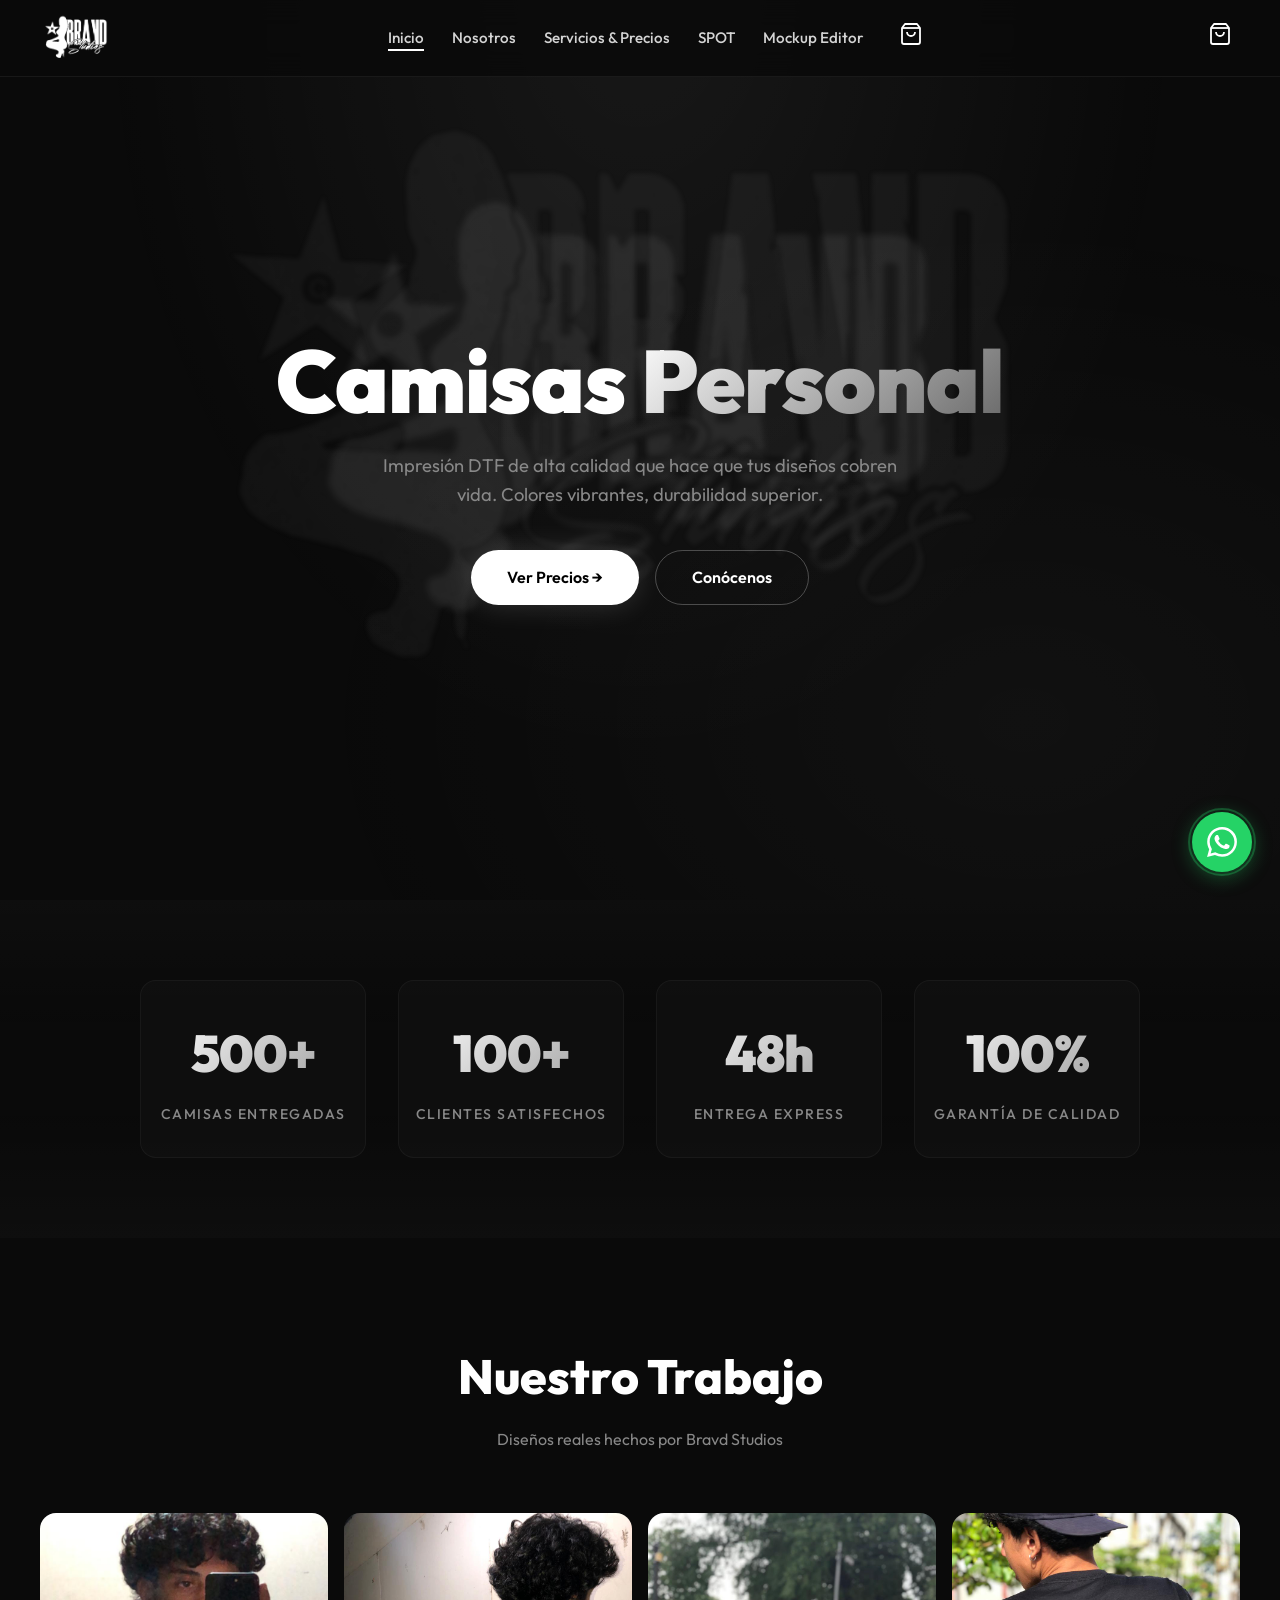
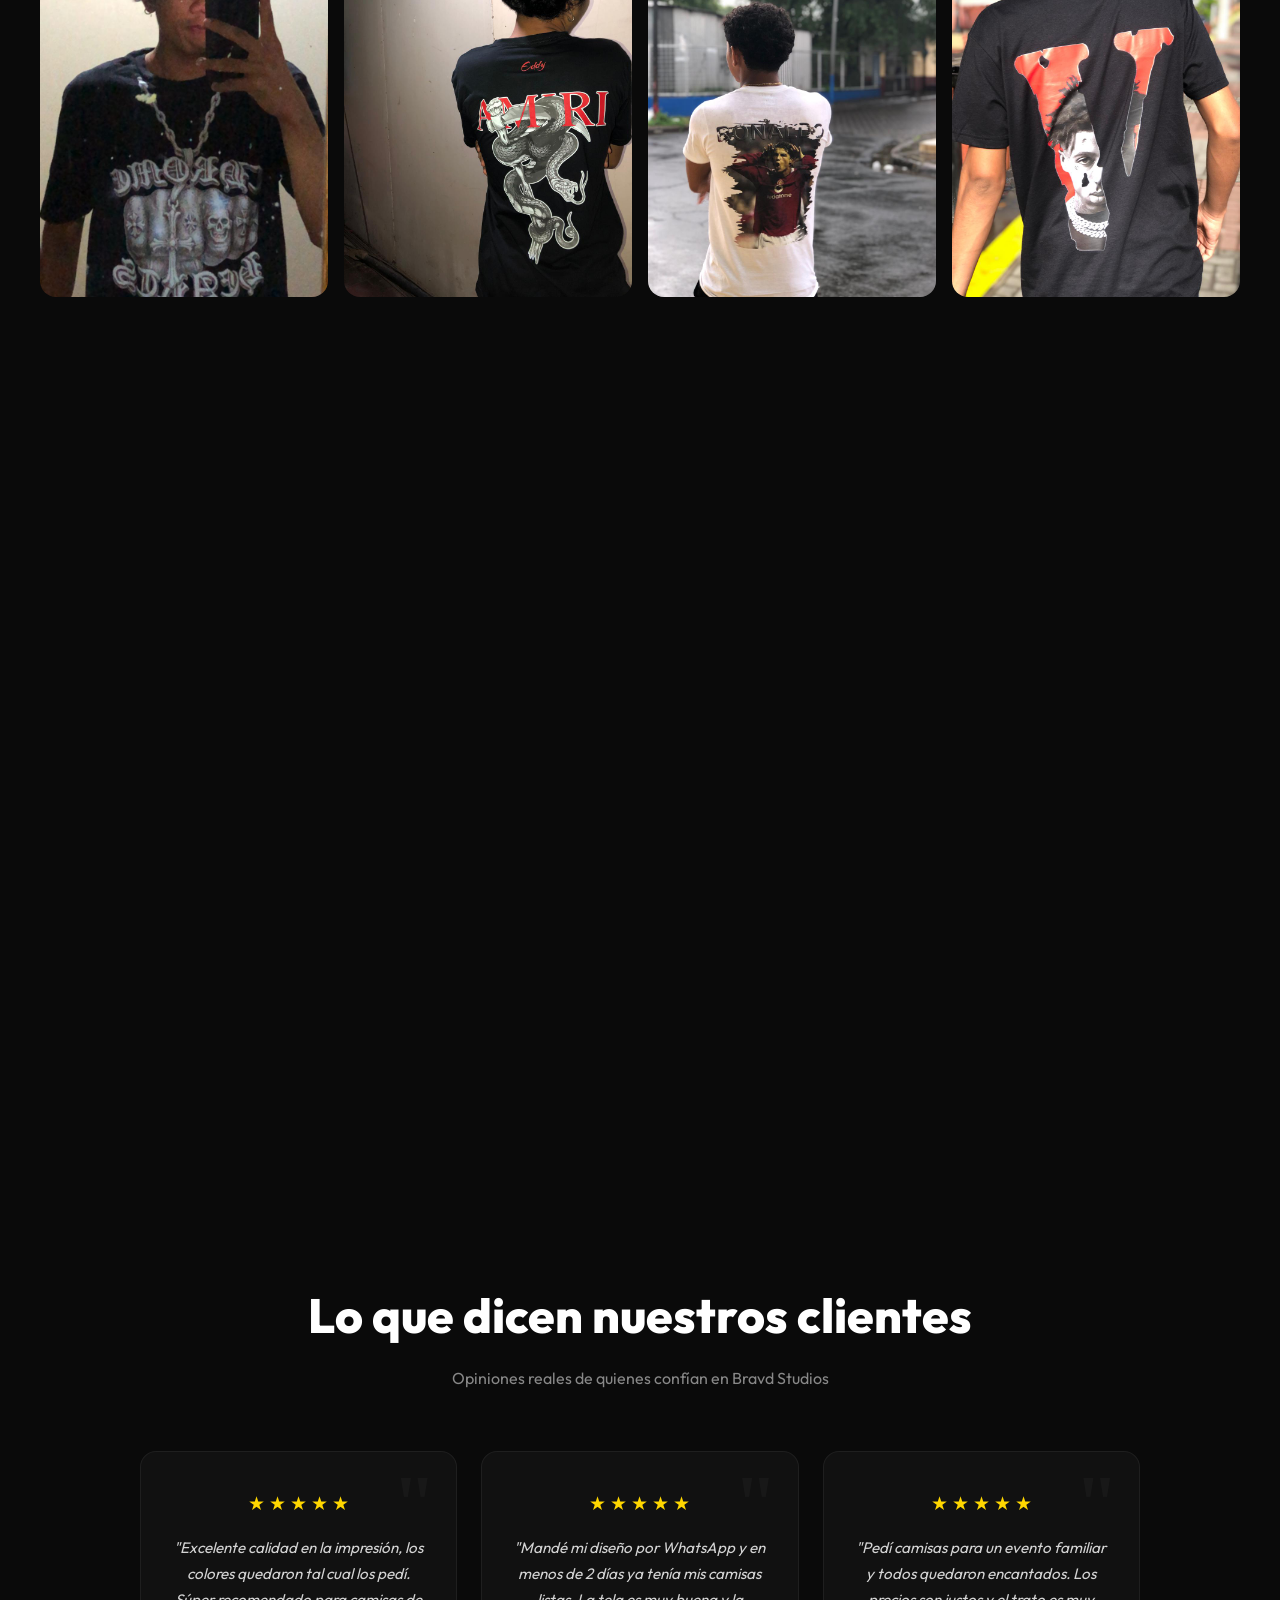
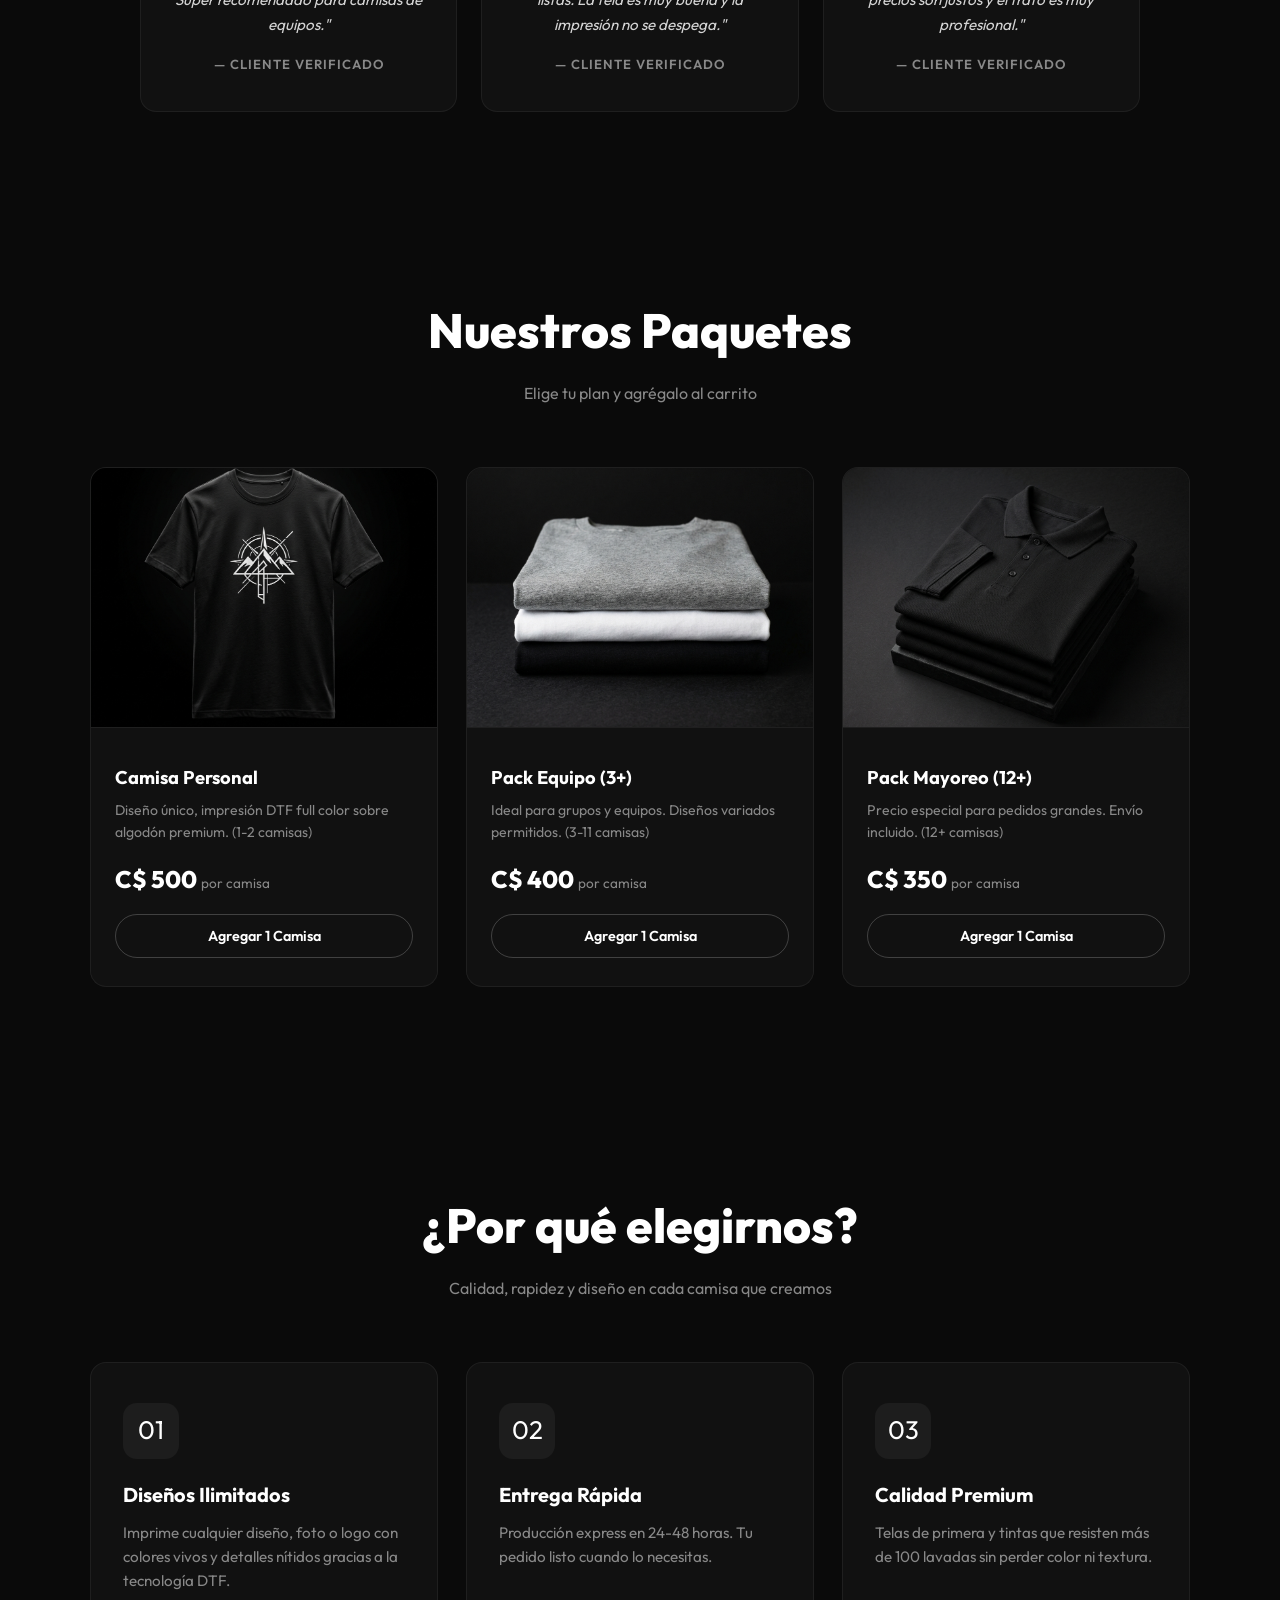
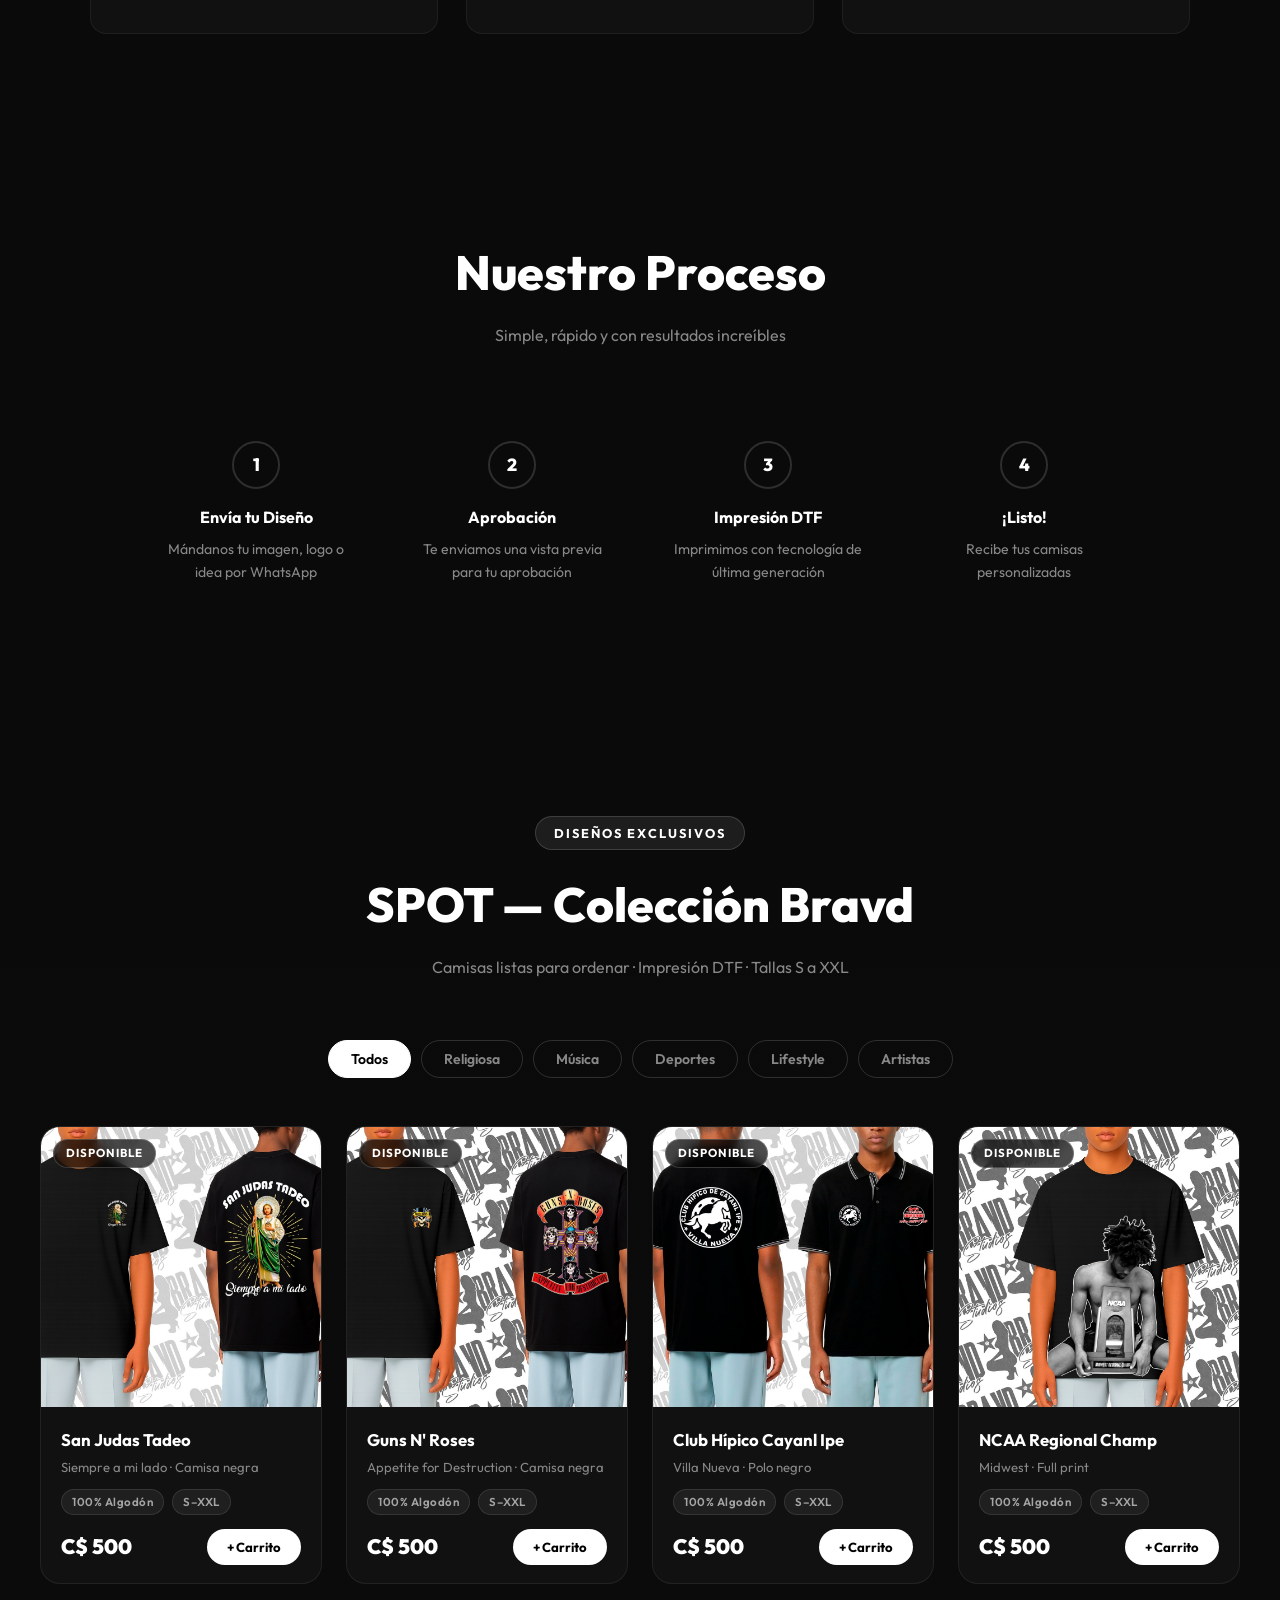
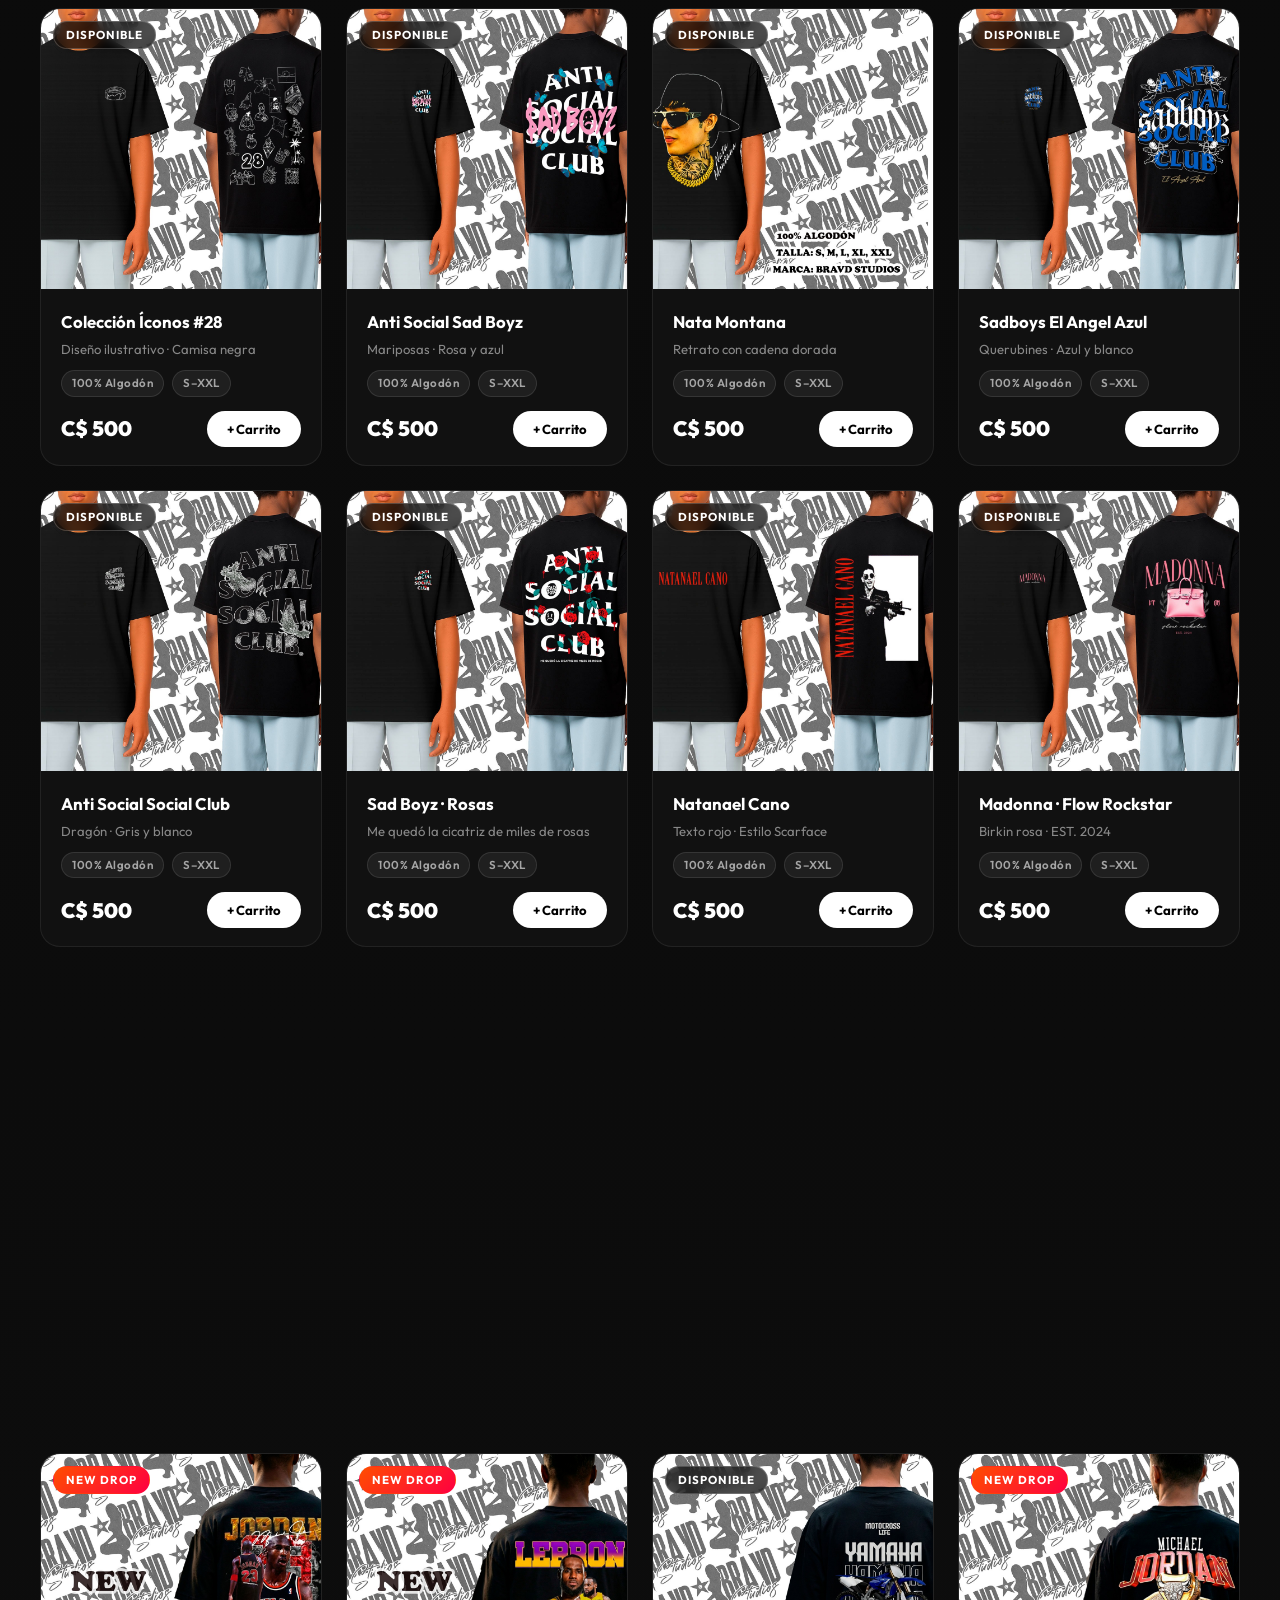
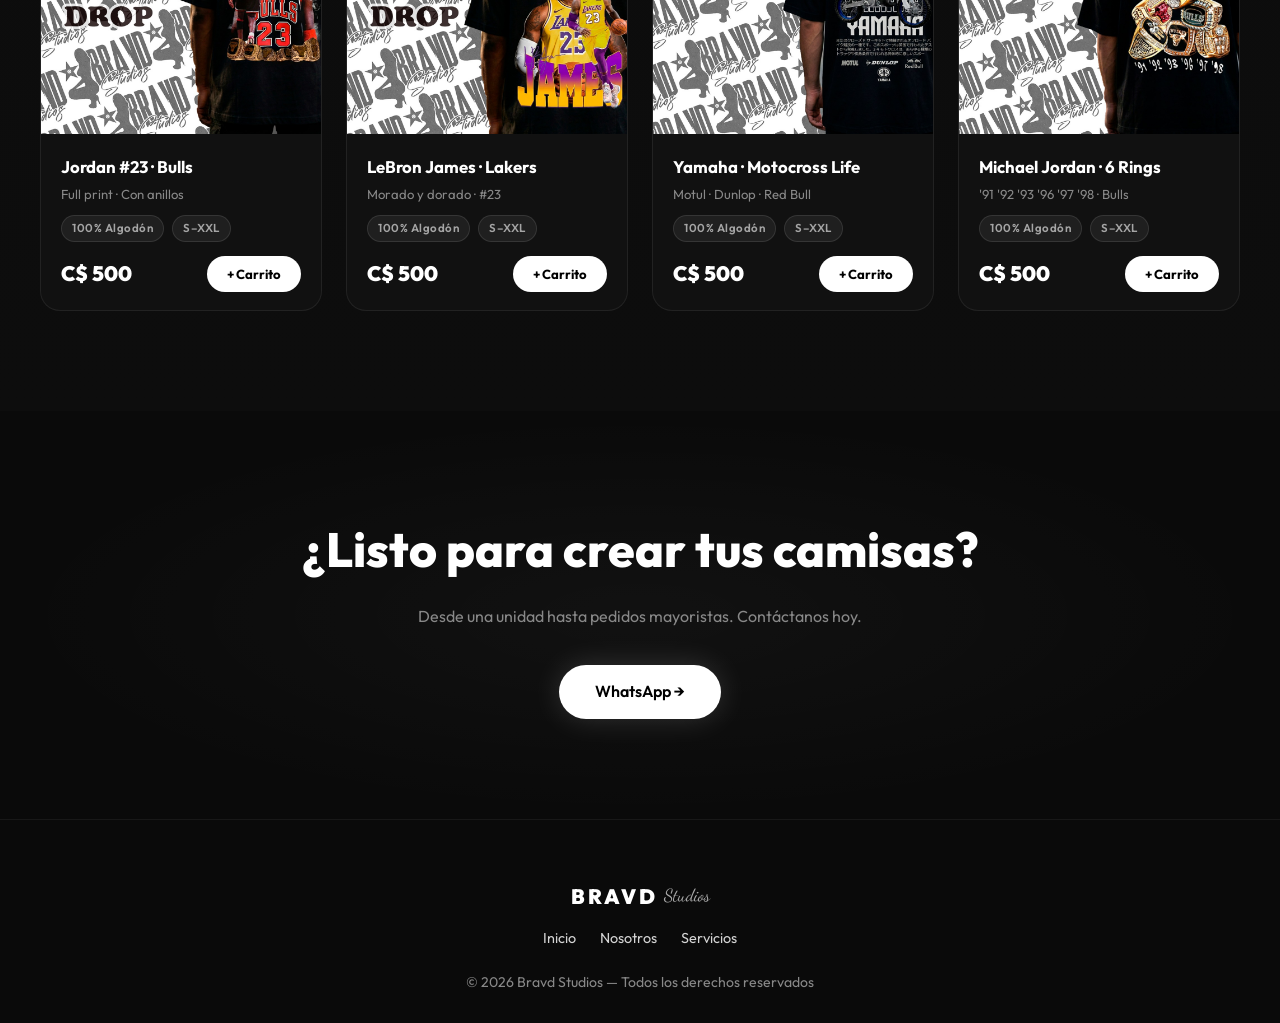
==== commit b5e43c4d: "Mockup Editor + logo imagen en navbar" ====
--- a/index.html
+++ b/index.html
@@ -24,14 +24,14 @@
   <!-- NAV -->
   <nav class="navbar" id="navbar">
     <a href="index.html" class="logo">
-      <span class="logo-brand">BRAVD</span>
-      <span class="logo-sub">Studios</span>
+      <img src="assets/logo-nav.png" alt="Bravd Studios" class="logo-img">
     </a>
     <ul class="nav-links" id="nav-links">
       <li><a href="index.html" class="active">Inicio</a></li>
       <li><a href="nosotros.html">Nosotros</a></li>
       <li><a href="servicios.html">Servicios &amp; Precios</a></li>
       <li><a href="#spot">SPOT</a></li>
+      <li><a href="mockup-editor.html">Mockup Editor</a></li>
       <li>
         <div class="cart-icon" id="cart-icon" aria-label="Carrito de compras">
           <svg viewBox="0 0 24 24">
--- a/styles.css
+++ b/styles.css
@@ -77,6 +77,17 @@
   color: #aaa;
   align-self: flex-end;
   margin-bottom: 2px;
+}
+
+.logo-img {
+  height: 48px;
+  width: auto;
+  filter: brightness(0) invert(1);
+  transition: opacity .3s ease;
+}
+
+.logo-img:hover {
+  opacity: .8;
 }
 
 /* ── BACKGROUND WATERMARK LOGO ── */
